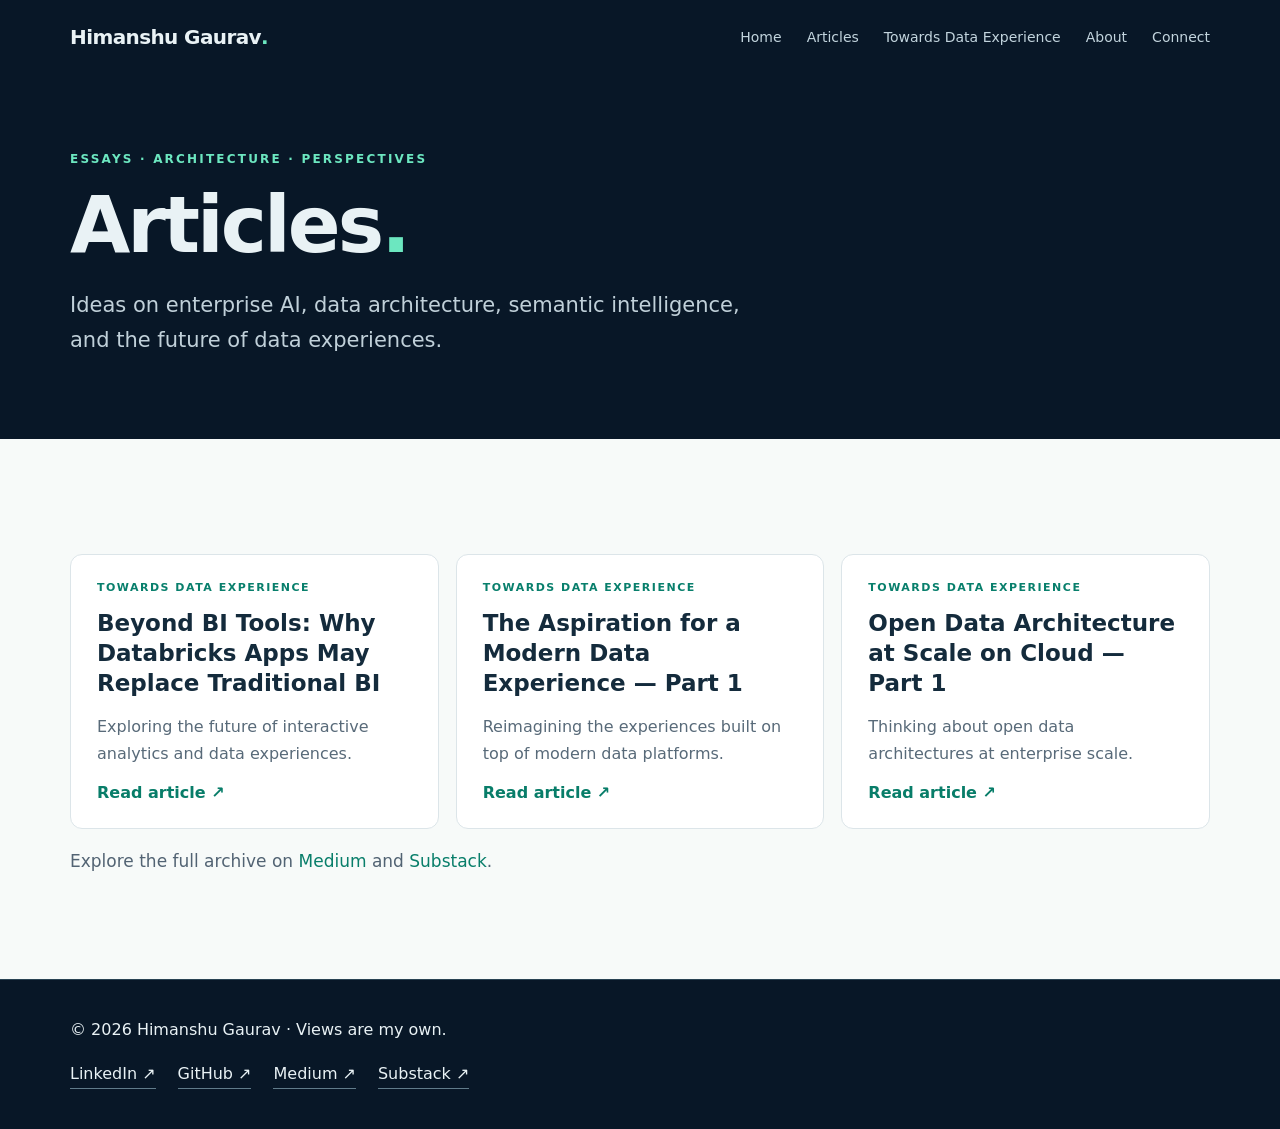
==== articles/index.html @ 42552c74 "Publish articles/index.html page" ====
<!doctype html><html lang="en"><head><meta charset="utf-8"><meta name="viewport" content="width=device-width,initial-scale=1"><meta name="description" content="Selected articles by Himanshu Gaurav on data platforms, AI, and enterprise intelligence."><meta name="theme-color" content="#081727"><title>Articles | Himanshu Gaurav</title><link rel="stylesheet" href="/styles.css"></head><body><div class="container"><nav class="nav"><a class="logo" href="/">Himanshu Gaurav<b>.</b></a><div class="menu"><a href="/">Home</a><a href="/articles/">Articles</a><a href="/publications/">Towards Data Experience</a><a href="/#about">About</a><a href="/#connect">Connect</a></div></nav></div><main><div class="container pagehero"><div class="kicker">Essays · Architecture · Perspectives</div><h1>Articles<span class="accent">.</span></h1><p class="lead">Ideas on enterprise AI, data architecture, semantic intelligence, and the future of data experiences.</p></div><section class="section light"><div class="container"><div class="cards"><a class="article" href="https://medium.com/towards-data-experience/beyond-bi-tools-why-databricks-apps-may-replace-traditional-bi-649136ca0a68" target="_blank" rel="noopener"><div class="tag">Towards Data Experience</div><h3>Beyond BI Tools: Why Databricks Apps May Replace Traditional BI</h3><p>Exploring the future of interactive analytics and data experiences.</p><span class="more">Read article ↗</span></a><a class="article" href="https://medium.com/towards-data-experience/the-aspiration-for-a-modern-data-experience-part-1-3233e179cf0a" target="_blank" rel="noopener"><div class="tag">Towards Data Experience</div><h3>The Aspiration for a Modern Data Experience — Part 1</h3><p>Reimagining the experiences built on top of modern data platforms.</p><span class="more">Read article ↗</span></a><a class="article" href="https://medium.com/towards-data-experience/open-data-architecture-at-scale-on-cloud-part-1-3381b411533f" target="_blank" rel="noopener"><div class="tag">Towards Data Experience</div><h3>Open Data Architecture at Scale on Cloud — Part 1</h3><p>Thinking about open data architectures at enterprise scale.</p><span class="more">Read article ↗</span></a></div><p class="bodycopy">Explore the full archive on <a style="color:#087e6a" href="https://medium.com/towards-data-experience">Medium</a> and <a style="color:#087e6a" href="https://towardsdataexperience.substack.com/">Substack</a>.</p></div></section></main><footer class="foot"><div class="container"><div>© 2026 Himanshu Gaurav · Views are my own.</div><div class="social"><a href="https://www.linkedin.com/in/himanshugaurav21/" target="_blank" rel="noopener">LinkedIn ↗</a><a href="https://github.com/himanshugaurav21" target="_blank" rel="noopener">GitHub ↗</a><a href="https://medium.com/towards-data-experience" target="_blank" rel="noopener">Medium ↗</a><a href="https://towardsdataexperience.substack.com/" target="_blank" rel="noopener">Substack ↗</a></div></div></footer></body></html>
---- styles.css ----
:root{font-family:Inter,ui-sans-serif,system-ui,-apple-system,"Segoe UI",sans-serif;color:#e9f2f5;background:#081727}*{box-sizing:border-box}html{scroll-behavior:smooth}body{margin:0}a{color:inherit;text-decoration:none}a:hover{color:#70ebc6}.container{width:min(1140px,calc(100% - 44px));margin:auto}.nav{display:flex;justify-content:space-between;align-items:center;padding:25px 0;gap:18px}.logo{font-size:20px;font-weight:800;letter-spacing:-.6px}.logo b,.accent{color:#6ce7c0}.menu{display:flex;gap:25px;align-items:center;font-size:14px;color:#c2d4dd}.menu a[aria-current]{color:#6ce7c0}.hero{padding:85px 0 95px;display:grid;grid-template-columns:1.25fr .75fr;gap:55px;align-items:center}.kicker{font-size:12px;font-weight:800;letter-spacing:2.2px;text-transform:uppercase;color:#6ce7c0}.hero h1{font-size:clamp(47px,6.5vw,83px);line-height:1.04;letter-spacing:-3.5px;margin:20px 0}.lead{font-size:21px;line-height:1.65;color:#c0d0d9;max-width:670px}.cta{display:flex;flex-wrap:wrap;gap:12px;margin-top:29px}.btn{padding:13px 19px;border-radius:7px;border:1px solid #67808f;font-size:14px;font-weight:700;display:inline-block}.btn.primary{background:#6ce7c0;border-color:#6ce7c0;color:#092537}.portrait{width:100%;max-width:345px;aspect-ratio:1;border-radius:22px;object-fit:cover;display:block;margin:auto;border:7px solid #244556;box-shadow:30px 30px 0 #102b38}.light{background:#f7faf9;color:#15283a}.section{padding:85px 0}.section h2{font-size:clamp(34px,4.2vw,54px);letter-spacing:-2px;line-height:1.12;margin:16px 0 25px}.two{display:grid;grid-template-columns:1fr 1.4fr;gap:70px}.bodycopy{color:#526373;font-size:17px;line-height:1.8}.bodycopy p:first-child{margin-top:0}.cards{display:grid;grid-template-columns:repeat(3,minmax(0,1fr));gap:17px;margin-top:30px}.card{background:#fff;border:1px solid #dce5e9;border-radius:12px;padding:27px;color:#182b3b}.card h3{font-size:22px;letter-spacing:-.5px;margin:13px 0}.card p{line-height:1.65;color:#536575}.muted{background:#eaf2f1}.tag{font-size:11px;text-transform:uppercase;letter-spacing:1.5px;font-weight:800;color:#087f6c}.timeline{display:grid;gap:15px}.job{border-left:3px solid #0eaa8a;padding:3px 0 6px 20px}.job strong{display:block;font-size:19px}.job span{color:#627485;font-size:14px}.foot{padding:40px 0;border-top:1px solid #294354}.social{display:flex;gap:22px;flex-wrap:wrap;margin-top:25px}.social a{border-bottom:1px solid #607b8a;padding-bottom:5px}.pagehero{padding:78px 0 60px}.pagehero h1{font-size:clamp(45px,7vw,78px);letter-spacing:-3px;line-height:1.07;margin:18px 0}.article{display:block;background:#fff;color:#142b3c;border:1px solid #dce5e9;border-radius:12px;padding:26px}.article h3{font-size:23px;line-height:1.3;margin:15px 0}.article p{color:#586a79;line-height:1.65}.article .more{color:#087d69;font-weight:750}.pubhero{background:#102d3b;border:1px solid #2a5962;border-radius:18px;padding:35px}.pubhero h2{font-size:42px;letter-spacing:-1.5px;margin:15px 0}.pubhero p{color:#c3d3da;line-height:1.75;max-width:750px}.note{font-size:13px;color:#69808d}@media(max-width:760px){.nav{flex-wrap:wrap}.menu{gap:14px;flex-wrap:wrap}.hero,.two{grid-template-columns:1fr;gap:35px}.hero{padding:50px 0 75px}.portrait{max-width:240px;order:-1}.hero h1{letter-spacing:-2px}.cards{grid-template-columns:1fr}.section{padding:62px 0}}
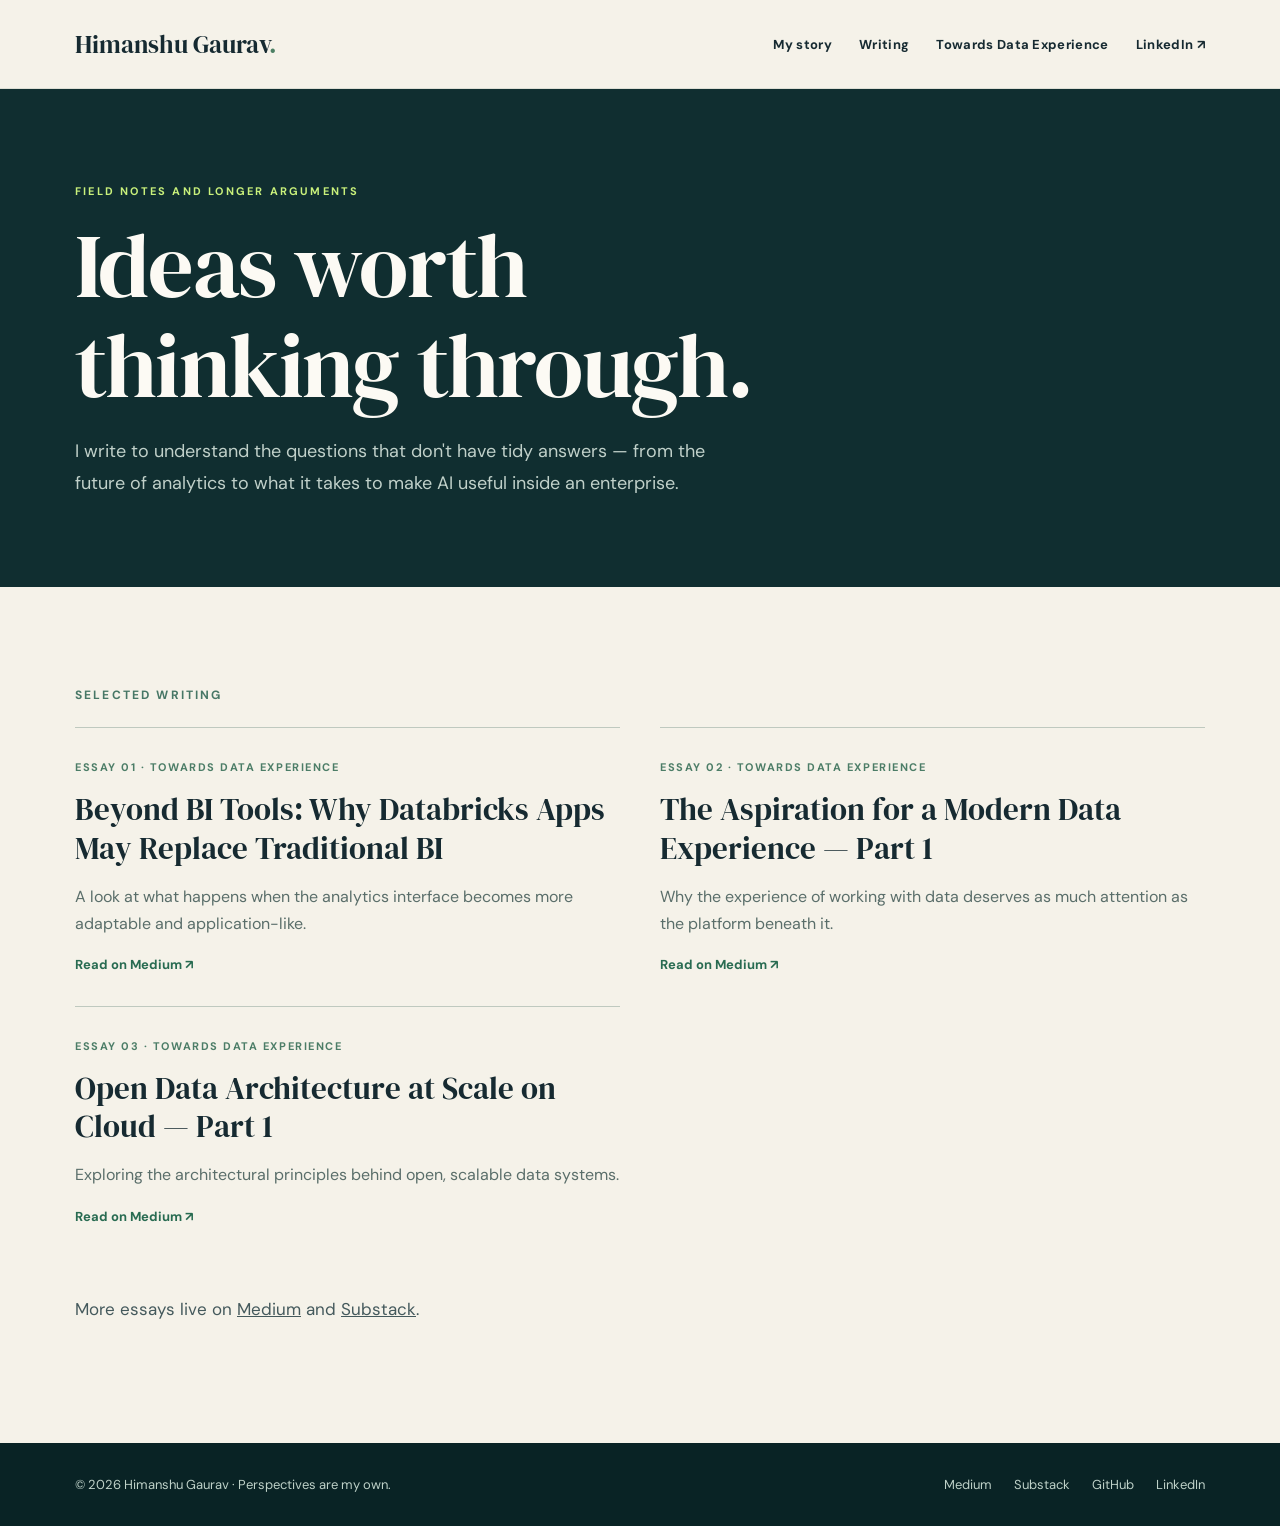
==== commit 0a624d76: "Refine editorial identity and career narrative: articles/index.html" ====
--- a/articles/index.html
+++ b/articles/index.html
@@ -1 +1 @@
-<!doctype html><html lang="en"><head><meta charset="utf-8"><meta name="viewport" content="width=device-width,initial-scale=1"><meta name="description" content="Selected articles by Himanshu Gaurav on data platforms, AI, and enterprise intelligence."><meta name="theme-color" content="#081727"><title>Articles | Himanshu Gaurav</title><link rel="stylesheet" href="/styles.css"></head><body><div class="container"><nav class="nav"><a class="logo" href="/">Himanshu Gaurav<b>.</b></a><div class="menu"><a href="/">Home</a><a href="/articles/">Articles</a><a href="/publications/">Towards Data Experience</a><a href="/#about">About</a><a href="/#connect">Connect</a></div></nav></div><main><div class="container pagehero"><div class="kicker">Essays · Architecture · Perspectives</div><h1>Articles<span class="accent">.</span></h1><p class="lead">Ideas on enterprise AI, data architecture, semantic intelligence, and the future of data experiences.</p></div><section class="section light"><div class="container"><div class="cards"><a class="article" href="https://medium.com/towards-data-experience/beyond-bi-tools-why-databricks-apps-may-replace-traditional-bi-649136ca0a68" target="_blank" rel="noopener"><div class="tag">Towards Data Experience</div><h3>Beyond BI Tools: Why Databricks Apps May Replace Traditional BI</h3><p>Exploring the future of interactive analytics and data experiences.</p><span class="more">Read article ↗</span></a><a class="article" href="https://medium.com/towards-data-experience/the-aspiration-for-a-modern-data-experience-part-1-3233e179cf0a" target="_blank" rel="noopener"><div class="tag">Towards Data Experience</div><h3>The Aspiration for a Modern Data Experience — Part 1</h3><p>Reimagining the experiences built on top of modern data platforms.</p><span class="more">Read article ↗</span></a><a class="article" href="https://medium.com/towards-data-experience/open-data-architecture-at-scale-on-cloud-part-1-3381b411533f" target="_blank" rel="noopener"><div class="tag">Towards Data Experience</div><h3>Open Data Architecture at Scale on Cloud — Part 1</h3><p>Thinking about open data architectures at enterprise scale.</p><span class="more">Read article ↗</span></a></div><p class="bodycopy">Explore the full archive on <a style="color:#087e6a" href="https://medium.com/towards-data-experience">Medium</a> and <a style="color:#087e6a" href="https://towardsdataexperience.substack.com/">Substack</a>.</p></div></section></main><footer class="foot"><div class="container"><div>© 2026 Himanshu Gaurav · Views are my own.</div><div class="social"><a href="https://www.linkedin.com/in/himanshugaurav21/" target="_blank" rel="noopener">LinkedIn ↗</a><a href="https://github.com/himanshugaurav21" target="_blank" rel="noopener">GitHub ↗</a><a href="https://medium.com/towards-data-experience" target="_blank" rel="noopener">Medium ↗</a><a href="https://towardsdataexperience.substack.com/" target="_blank" rel="noopener">Substack ↗</a></div></div></footer></body></html>+<!doctype html><html lang="en"><head><meta charset="utf-8"><meta name="viewport" content="width=device-width,initial-scale=1"><meta name="description" content="Selected essays and perspectives on data architecture, analytics and enterprise AI."><meta name="theme-color" content="#102e30"><link rel="canonical" href="https://himanshugaurav.com/articles/"><meta property="og:title" content="Writing — Himanshu Gaurav"><meta property="og:description" content="Selected essays and perspectives on data architecture, analytics and enterprise AI."><meta property="og:type" content="website"><link rel="stylesheet" href="/styles.css"><title>Writing — Himanshu Gaurav</title></head><body><header class="site-header"><nav class="container nav" aria-label="Main navigation"><a class="logo" href="/">Himanshu Gaurav<span>.</span></a><div class="menu"><a href="/">My story</a><a href="/articles/">Writing</a><a href="/publications/">Towards Data Experience</a><a href="https://www.linkedin.com/in/himanshugaurav21/" target="_blank" rel="noopener noreferrer">LinkedIn ↗</a></div></nav></header><main><section class="page-header"><div class="container"><div class="eyebrow">Field notes and longer arguments</div><h1 class="page-title">Ideas worth<br>thinking through.</h1><p class="page-description">I write to understand the questions that don't have tidy answers — from the future of analytics to what it takes to make AI useful inside an enterprise.</p></div></section><section class="section"><div class="container"><div class="section-kicker">Selected writing</div><div class="article-list"><a class="article-item" href="https://medium.com/towards-data-experience/beyond-bi-tools-why-databricks-apps-may-replace-traditional-bi-649136ca0a68" target="_blank" rel="noopener noreferrer"><div class="meta">Essay 01 · Towards Data Experience</div><h3>Beyond BI Tools: Why Databricks Apps May Replace Traditional BI</h3><p>A look at what happens when the analytics interface becomes more adaptable and application-like.</p><span class="arrow">Read on Medium ↗</span></a><a class="article-item" href="https://medium.com/towards-data-experience/the-aspiration-for-a-modern-data-experience-part-1-3233e179cf0a" target="_blank" rel="noopener noreferrer"><div class="meta">Essay 02 · Towards Data Experience</div><h3>The Aspiration for a Modern Data Experience — Part 1</h3><p>Why the experience of working with data deserves as much attention as the platform beneath it.</p><span class="arrow">Read on Medium ↗</span></a><a class="article-item" href="https://medium.com/towards-data-experience/open-data-architecture-at-scale-on-cloud-part-1-3381b411533f" target="_blank" rel="noopener noreferrer"><div class="meta">Essay 03 · Towards Data Experience</div><h3>Open Data Architecture at Scale on Cloud — Part 1</h3><p>Exploring the architectural principles behind open, scalable data systems.</p><span class="arrow">Read on Medium ↗</span></a></div><p class="prose" style="margin-top:35px">More essays live on <a href="https://medium.com/towards-data-experience"><u>Medium</u></a> and <a href="https://towardsdataexperience.substack.com/"><u>Substack</u></a>.</p></div></section></main><footer class="footer"><div class="container footer-inner"><span>© 2026 Himanshu Gaurav · Perspectives are my own.</span><div class="footer-links"><a href="https://medium.com/towards-data-experience">Medium</a><a href="https://towardsdataexperience.substack.com/">Substack</a><a href="https://github.com/himanshugaurav21">GitHub</a><a href="https://www.linkedin.com/in/himanshugaurav21/">LinkedIn</a></div></div></footer></body></html>
--- a/styles.css
+++ b/styles.css
@@ -1 +1,2 @@
-:root{font-family:Inter,ui-sans-serif,system-ui,-apple-system,"Segoe UI",sans-serif;color:#e9f2f5;background:#081727}*{box-sizing:border-box}html{scroll-behavior:smooth}body{margin:0}a{color:inherit;text-decoration:none}a:hover{color:#70ebc6}.container{width:min(1140px,calc(100% - 44px));margin:auto}.nav{display:flex;justify-content:space-between;align-items:center;padding:25px 0;gap:18px}.logo{font-size:20px;font-weight:800;letter-spacing:-.6px}.logo b,.accent{color:#6ce7c0}.menu{display:flex;gap:25px;align-items:center;font-size:14px;color:#c2d4dd}.menu a[aria-current]{color:#6ce7c0}.hero{padding:85px 0 95px;display:grid;grid-template-columns:1.25fr .75fr;gap:55px;align-items:center}.kicker{font-size:12px;font-weight:800;letter-spacing:2.2px;text-transform:uppercase;color:#6ce7c0}.hero h1{font-size:clamp(47px,6.5vw,83px);line-height:1.04;letter-spacing:-3.5px;margin:20px 0}.lead{font-size:21px;line-height:1.65;color:#c0d0d9;max-width:670px}.cta{display:flex;flex-wrap:wrap;gap:12px;margin-top:29px}.btn{padding:13px 19px;border-radius:7px;border:1px solid #67808f;font-size:14px;font-weight:700;display:inline-block}.btn.primary{background:#6ce7c0;border-color:#6ce7c0;color:#092537}.portrait{width:100%;max-width:345px;aspect-ratio:1;border-radius:22px;object-fit:cover;display:block;margin:auto;border:7px solid #244556;box-shadow:30px 30px 0 #102b38}.light{background:#f7faf9;color:#15283a}.section{padding:85px 0}.section h2{font-size:clamp(34px,4.2vw,54px);letter-spacing:-2px;line-height:1.12;margin:16px 0 25px}.two{display:grid;grid-template-columns:1fr 1.4fr;gap:70px}.bodycopy{color:#526373;font-size:17px;line-height:1.8}.bodycopy p:first-child{margin-top:0}.cards{display:grid;grid-template-columns:repeat(3,minmax(0,1fr));gap:17px;margin-top:30px}.card{background:#fff;border:1px solid #dce5e9;border-radius:12px;padding:27px;color:#182b3b}.card h3{font-size:22px;letter-spacing:-.5px;margin:13px 0}.card p{line-height:1.65;color:#536575}.muted{background:#eaf2f1}.tag{font-size:11px;text-transform:uppercase;letter-spacing:1.5px;font-weight:800;color:#087f6c}.timeline{display:grid;gap:15px}.job{border-left:3px solid #0eaa8a;padding:3px 0 6px 20px}.job strong{display:block;font-size:19px}.job span{color:#627485;font-size:14px}.foot{padding:40px 0;border-top:1px solid #294354}.social{display:flex;gap:22px;flex-wrap:wrap;margin-top:25px}.social a{border-bottom:1px solid #607b8a;padding-bottom:5px}.pagehero{padding:78px 0 60px}.pagehero h1{font-size:clamp(45px,7vw,78px);letter-spacing:-3px;line-height:1.07;margin:18px 0}.article{display:block;background:#fff;color:#142b3c;border:1px solid #dce5e9;border-radius:12px;padding:26px}.article h3{font-size:23px;line-height:1.3;margin:15px 0}.article p{color:#586a79;line-height:1.65}.article .more{color:#087d69;font-weight:750}.pubhero{background:#102d3b;border:1px solid #2a5962;border-radius:18px;padding:35px}.pubhero h2{font-size:42px;letter-spacing:-1.5px;margin:15px 0}.pubhero p{color:#c3d3da;line-height:1.75;max-width:750px}.note{font-size:13px;color:#69808d}@media(max-width:760px){.nav{flex-wrap:wrap}.menu{gap:14px;flex-wrap:wrap}.hero,.two{grid-template-columns:1fr;gap:35px}.hero{padding:50px 0 75px}.portrait{max-width:240px;order:-1}.hero h1{letter-spacing:-2px}.cards{grid-template-columns:1fr}.section{padding:62px 0}}+@import url('https://fonts.googleapis.com/css2?family=DM+Sans:wght@400;500;600;700&family=DM+Serif+Display:ital@0;1&display=swap');
+:root{--ink:#162a31;--muted:#596d70;--cream:#f5f2e9;--paper:#fcfaf4;--forest:#102e30;--lime:#c9f17b;--line:#dcded4;font-family:'DM Sans',sans-serif;color:var(--ink);background:var(--cream)}*{box-sizing:border-box}html{scroll-behavior:smooth}body{margin:0}a{color:inherit;text-decoration:none}a:hover{text-decoration-color:currentColor}img{max-width:100%}.container{width:min(1130px,calc(100% - 48px));margin:auto}.site-header{background:var(--cream);border-bottom:1px solid var(--line)}.nav{min-height:88px;display:flex;align-items:center;justify-content:space-between;gap:24px}.logo{font-family:'DM Serif Display',Georgia,serif;font-size:25px;white-space:nowrap}.logo span{color:#4c8064}.menu{display:flex;gap:27px;flex-wrap:wrap;font-size:13px;font-weight:700;letter-spacing:.025em}.menu a:hover,.menu a[aria-current=page]{color:#2c7660}.eyebrow{font-size:11px;text-transform:uppercase;letter-spacing:.2em;font-weight:700}.intro{background:var(--forest);color:var(--paper);overflow:hidden}.intro-inner{display:grid;grid-template-columns:minmax(0,1.35fr) minmax(280px,.65fr);gap:70px;align-items:center;min-height:630px;padding-top:80px;padding-bottom:80px}.intro .eyebrow{color:var(--lime)}h1,h2,h3,p{margin-top:0}.intro h1{font-family:'DM Serif Display',Georgia,serif;font-size:clamp(56px,6.7vw,94px);line-height:1.03;letter-spacing:-.035em;font-weight:400;margin:25px 0}.intro h1 em{color:var(--lime);font-weight:400}.intro-copy{max-width:580px;font-size:19px;line-height:1.75;color:#c5d6ce}.portrait-wrap{position:relative;margin:auto;width:min(100%,355px);aspect-ratio:1}.portrait-wrap:before{content:"";position:absolute;inset:-17px;border:1px solid #7ca99b;border-radius:50%;opacity:.6}.portrait-wrap:after{content:"";position:absolute;inset:-35px;border:1px dashed #557f73;border-radius:50%;opacity:.6}.portrait{display:block;width:100%;height:100%;border-radius:50%;object-fit:cover;object-position:center 30%;border:8px solid #f0e9d9;position:relative;z-index:1;box-shadow:0 25px 80px #041d1c80}.intro-actions,.actions{display:flex;gap:18px;align-items:center;flex-wrap:wrap;margin-top:31px}.button{display:inline-flex;align-items:center;gap:10px;border-bottom:1px solid currentColor;padding:10px 0;font-size:13px;font-weight:700}.button-solid{border:1px solid var(--lime);padding:14px 20px;background:var(--lime);color:var(--forest)}.section{padding:100px 0}.section-kicker{font-size:12px;letter-spacing:.18em;text-transform:uppercase;font-weight:700;color:#477766;margin-bottom:24px}.section h2,.page-title{font-family:'DM Serif Display',Georgia,serif;font-size:clamp(40px,5vw,69px);line-height:1.12;font-weight:400;letter-spacing:-.02em}.story-grid{display:grid;grid-template-columns:.8fr 1.2fr;gap:95px}.prose{font-size:17px;line-height:1.95;color:#44595c}.prose p{margin-bottom:23px}.story-aside{font-family:'DM Serif Display',Georgia,serif;font-size:28px;line-height:1.45;color:#2d4b46}.journey{background:#e8ece4}.journey-intro{display:flex;align-items:end;justify-content:space-between;gap:30px;margin-bottom:45px}.journey-intro p{max-width:410px;line-height:1.7;color:var(--muted)}.career{display:grid;grid-template-columns:repeat(5,minmax(0,1fr));gap:0;position:relative;padding-top:34px}.career:before{content:"";height:2px;background:#8ba59b;position:absolute;top:7px;left:12px;right:12px}.career-step{position:relative;padding:12px 20px 0 0}.career-step:before{content:"";position:absolute;top:-34px;left:0;width:15px;height:15px;background:var(--forest);border:5px solid #c7e5d3;border-radius:50%;box-sizing:content-box}.career-step .step{font-size:11px;color:#517567;letter-spacing:.12em;font-weight:700}.career-step h3{font-family:'DM Serif Display',Georgia,serif;font-weight:400;font-size:25px;line-height:1.15;margin:15px 0}.career-step p{font-size:13px;line-height:1.7;color:#566d68}.experience-strip{border-top:1px solid #b7c9c0;margin-top:55px;padding-top:25px;font-size:13px;color:#425c54}.experience-strip strong{color:var(--forest)}.feature{background:var(--paper)}.feature-grid{display:grid;grid-template-columns:1fr 1fr;gap:70px;align-items:center}.big-quote{font-family:'DM Serif Display',Georgia,serif;font-size:clamp(30px,3.7vw,51px);line-height:1.25}.big-quote em{color:#44775d}.feature-note{font-size:16px;line-height:1.85;color:var(--muted)}.publication-band{background:var(--forest);color:var(--paper);padding:75px 0}.publication-inner{display:grid;grid-template-columns:190px 1fr;gap:50px;align-items:center}.publication-mark{width:190px;max-height:150px;object-fit:contain}.publication-band h2{font-family:'DM Serif Display',Georgia,serif;font-size:clamp(32px,4vw,53px);font-weight:400;margin:12px 0}.publication-band p{color:#b9cbc4;line-height:1.8}.publication-band .button{color:var(--lime)}.footer{background:#092325;color:#bed1c8;padding:33px 0}.footer-inner{display:flex;justify-content:space-between;gap:20px;align-items:center;flex-wrap:wrap;font-size:13px}.footer-links{display:flex;gap:22px;flex-wrap:wrap}.page-header{padding:95px 0 70px;background:var(--forest);color:var(--paper)}.page-header .eyebrow{color:var(--lime)}.page-title{font-size:clamp(54px,7vw,92px);margin:18px 0}.page-description{max-width:670px;line-height:1.8;color:#c0d0c9;font-size:18px}.article-list{display:grid;grid-template-columns:repeat(2,minmax(0,1fr));gap:0 40px}.article-item{display:block;padding:32px 0;border-top:1px solid #bfc9bf}.article-item .meta{font-size:11px;letter-spacing:.14em;text-transform:uppercase;color:#4c7d67;font-weight:700}.article-item h3{font-family:'DM Serif Display',Georgia,serif;font-size:31px;line-height:1.23;font-weight:400;margin:16px 0}.article-item p{color:#5a6e6a;line-height:1.7}.article-item .arrow{font-size:13px;font-weight:700;color:#286b51}.pub-grid{display:grid;grid-template-columns:230px 1fr;gap:75px;align-items:start}.pub-logo{width:100%;max-height:240px;object-fit:contain}.pub-grid .prose{max-width:700px}.topic-row{display:grid;grid-template-columns:repeat(3,1fr);gap:35px;margin-top:55px}.topic{border-top:2px solid #56796c;padding-top:20px}.topic h3{font-family:'DM Serif Display',Georgia,serif;font-size:26px;font-weight:400}.topic p{font-size:14px;line-height:1.75;color:var(--muted)}@media(max-width:850px){.intro-inner,.story-grid,.feature-grid,.pub-grid{grid-template-columns:1fr;gap:45px}.intro-inner{padding:65px 0}.portrait-wrap{width:min(65vw,300px);grid-row:1}.career{grid-template-columns:1fr;padding-top:0;margin-left:10px;border-left:2px solid #8ba59b}.career:before{display:none}.career-step{padding:0 0 24px 28px}.career-step:before{top:0;left:-13px}.journey-intro{display:block}.publication-inner{grid-template-columns:120px 1fr;gap:25px}.publication-mark{width:120px}}@media(max-width:560px){.nav{padding:20px 0;display:block}.menu{margin-top:15px;gap:17px}.container{width:min(100% - 36px,1130px)}.intro h1{font-size:52px}.intro-copy{font-size:17px}.section{padding:65px 0}.article-list,.topic-row,.publication-inner{grid-template-columns:1fr}.publication-mark{max-width:150px}.page-header{padding:65px 0}.page-title{font-size:54px}}
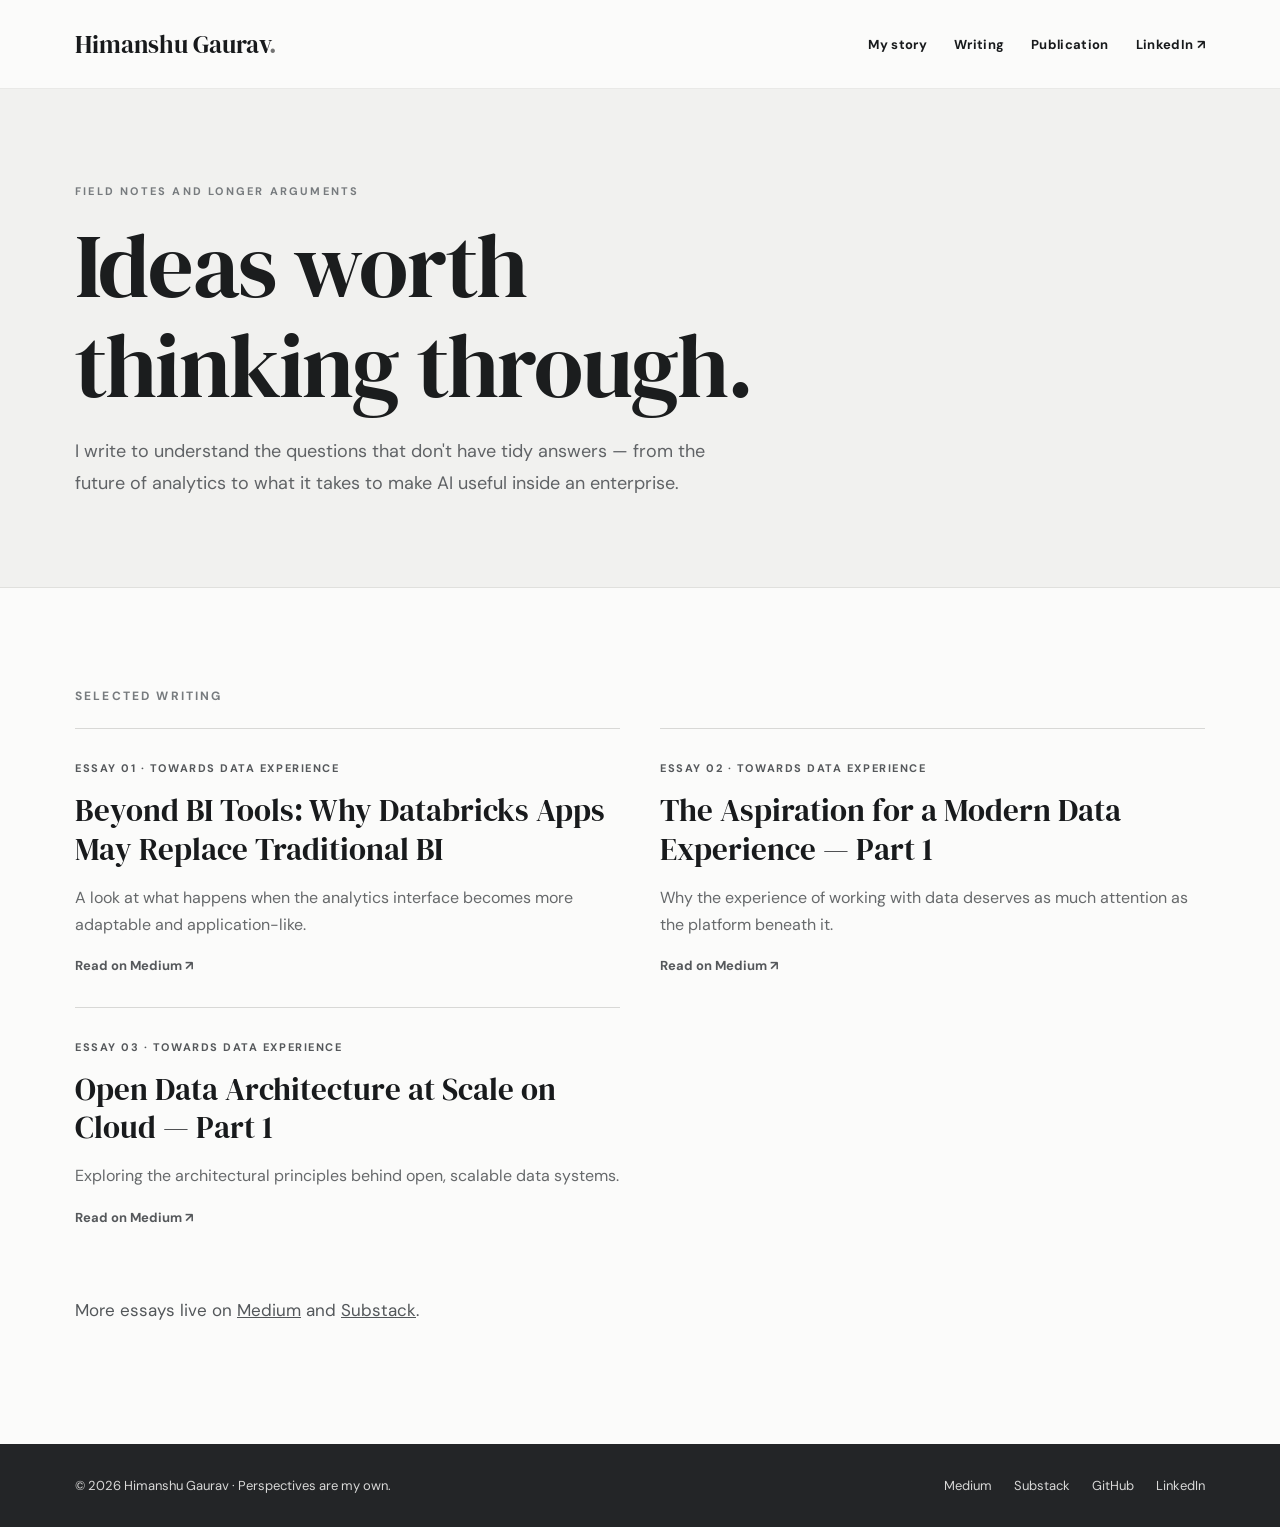
==== commit 43cd17aa: "Rename top navigation item to Publication" ====
--- a/articles/index.html
+++ b/articles/index.html
@@ -1 +1 @@
-<!doctype html><html lang="en"><head><meta charset="utf-8"><meta name="viewport" content="width=device-width,initial-scale=1"><meta name="description" content="Selected essays and perspectives on data architecture, analytics and enterprise AI."><meta name="theme-color" content="#102e30"><link rel="canonical" href="https://himanshugaurav.com/articles/"><meta property="og:title" content="Writing — Himanshu Gaurav"><meta property="og:description" content="Selected essays and perspectives on data architecture, analytics and enterprise AI."><meta property="og:type" content="website"><link rel="stylesheet" href="/styles.css"><title>Writing — Himanshu Gaurav</title></head><body><header class="site-header"><nav class="container nav" aria-label="Main navigation"><a class="logo" href="/">Himanshu Gaurav<span>.</span></a><div class="menu"><a href="/">My story</a><a href="/articles/">Writing</a><a href="/publications/">Towards Data Experience</a><a href="https://www.linkedin.com/in/himanshugaurav21/" target="_blank" rel="noopener noreferrer">LinkedIn ↗</a></div></nav></header><main><section class="page-header"><div class="container"><div class="eyebrow">Field notes and longer arguments</div><h1 class="page-title">Ideas worth<br>thinking through.</h1><p class="page-description">I write to understand the questions that don't have tidy answers — from the future of analytics to what it takes to make AI useful inside an enterprise.</p></div></section><section class="section"><div class="container"><div class="section-kicker">Selected writing</div><div class="article-list"><a class="article-item" href="https://medium.com/towards-data-experience/beyond-bi-tools-why-databricks-apps-may-replace-traditional-bi-649136ca0a68" target="_blank" rel="noopener noreferrer"><div class="meta">Essay 01 · Towards Data Experience</div><h3>Beyond BI Tools: Why Databricks Apps May Replace Traditional BI</h3><p>A look at what happens when the analytics interface becomes more adaptable and application-like.</p><span class="arrow">Read on Medium ↗</span></a><a class="article-item" href="https://medium.com/towards-data-experience/the-aspiration-for-a-modern-data-experience-part-1-3233e179cf0a" target="_blank" rel="noopener noreferrer"><div class="meta">Essay 02 · Towards Data Experience</div><h3>The Aspiration for a Modern Data Experience — Part 1</h3><p>Why the experience of working with data deserves as much attention as the platform beneath it.</p><span class="arrow">Read on Medium ↗</span></a><a class="article-item" href="https://medium.com/towards-data-experience/open-data-architecture-at-scale-on-cloud-part-1-3381b411533f" target="_blank" rel="noopener noreferrer"><div class="meta">Essay 03 · Towards Data Experience</div><h3>Open Data Architecture at Scale on Cloud — Part 1</h3><p>Exploring the architectural principles behind open, scalable data systems.</p><span class="arrow">Read on Medium ↗</span></a></div><p class="prose" style="margin-top:35px">More essays live on <a href="https://medium.com/towards-data-experience"><u>Medium</u></a> and <a href="https://towardsdataexperience.substack.com/"><u>Substack</u></a>.</p></div></section></main><footer class="footer"><div class="container footer-inner"><span>© 2026 Himanshu Gaurav · Perspectives are my own.</span><div class="footer-links"><a href="https://medium.com/towards-data-experience">Medium</a><a href="https://towardsdataexperience.substack.com/">Substack</a><a href="https://github.com/himanshugaurav21">GitHub</a><a href="https://www.linkedin.com/in/himanshugaurav21/">LinkedIn</a></div></div></footer></body></html>+<!doctype html><html lang="en"><head><meta charset="utf-8"><meta name="viewport" content="width=device-width,initial-scale=1"><meta name="description" content="Selected essays and perspectives on data architecture, analytics and enterprise AI."><meta name="theme-color" content="#f8f8f6"><link rel="canonical" href="https://himanshugaurav.com/articles/"><meta property="og:title" content="Writing — Himanshu Gaurav"><meta property="og:description" content="Selected essays and perspectives on data architecture, analytics and enterprise AI."><meta property="og:type" content="website"><link rel="stylesheet" href="/styles.css"><title>Writing — Himanshu Gaurav</title></head><body><header class="site-header"><nav class="container nav" aria-label="Main navigation"><a class="logo" href="/">Himanshu Gaurav<span>.</span></a><div class="menu"><a href="/">My story</a><a href="/articles/">Writing</a><a href="/publications/">Publication</a><a href="https://www.linkedin.com/in/himanshugaurav21/" target="_blank" rel="noopener noreferrer">LinkedIn ↗</a></div></nav></header><main><section class="page-header"><div class="container"><div class="eyebrow">Field notes and longer arguments</div><h1 class="page-title">Ideas worth<br>thinking through.</h1><p class="page-description">I write to understand the questions that don't have tidy answers — from the future of analytics to what it takes to make AI useful inside an enterprise.</p></div></section><section class="section"><div class="container"><div class="section-kicker">Selected writing</div><div class="article-list"><a class="article-item" href="https://medium.com/towards-data-experience/beyond-bi-tools-why-databricks-apps-may-replace-traditional-bi-649136ca0a68" target="_blank" rel="noopener noreferrer"><div class="meta">Essay 01 · Towards Data Experience</div><h3>Beyond BI Tools: Why Databricks Apps May Replace Traditional BI</h3><p>A look at what happens when the analytics interface becomes more adaptable and application-like.</p><span class="arrow">Read on Medium ↗</span></a><a class="article-item" href="https://medium.com/towards-data-experience/the-aspiration-for-a-modern-data-experience-part-1-3233e179cf0a" target="_blank" rel="noopener noreferrer"><div class="meta">Essay 02 · Towards Data Experience</div><h3>The Aspiration for a Modern Data Experience — Part 1</h3><p>Why the experience of working with data deserves as much attention as the platform beneath it.</p><span class="arrow">Read on Medium ↗</span></a><a class="article-item" href="https://medium.com/towards-data-experience/open-data-architecture-at-scale-on-cloud-part-1-3381b411533f" target="_blank" rel="noopener noreferrer"><div class="meta">Essay 03 · Towards Data Experience</div><h3>Open Data Architecture at Scale on Cloud — Part 1</h3><p>Exploring the architectural principles behind open, scalable data systems.</p><span class="arrow">Read on Medium ↗</span></a></div><p class="prose" style="margin-top:35px">More essays live on <a href="https://medium.com/towards-data-experience"><u>Medium</u></a> and <a href="https://towardsdataexperience.substack.com/"><u>Substack</u></a>.</p></div></section></main><footer class="footer"><div class="container footer-inner"><span>© 2026 Himanshu Gaurav · Perspectives are my own.</span><div class="footer-links"><a href="https://medium.com/towards-data-experience">Medium</a><a href="https://towardsdataexperience.substack.com/">Substack</a><a href="https://github.com/himanshugaurav21">GitHub</a><a href="https://www.linkedin.com/in/himanshugaurav21/">LinkedIn</a></div></div></footer></body></html>
--- a/styles.css
+++ b/styles.css
@@ -1,2 +1,46 @@
 @import url('https://fonts.googleapis.com/css2?family=DM+Sans:wght@400;500;600;700&family=DM+Serif+Display:ital@0;1&display=swap');
-:root{--ink:#162a31;--muted:#596d70;--cream:#f5f2e9;--paper:#fcfaf4;--forest:#102e30;--lime:#c9f17b;--line:#dcded4;font-family:'DM Sans',sans-serif;color:var(--ink);background:var(--cream)}*{box-sizing:border-box}html{scroll-behavior:smooth}body{margin:0}a{color:inherit;text-decoration:none}a:hover{text-decoration-color:currentColor}img{max-width:100%}.container{width:min(1130px,calc(100% - 48px));margin:auto}.site-header{background:var(--cream);border-bottom:1px solid var(--line)}.nav{min-height:88px;display:flex;align-items:center;justify-content:space-between;gap:24px}.logo{font-family:'DM Serif Display',Georgia,serif;font-size:25px;white-space:nowrap}.logo span{color:#4c8064}.menu{display:flex;gap:27px;flex-wrap:wrap;font-size:13px;font-weight:700;letter-spacing:.025em}.menu a:hover,.menu a[aria-current=page]{color:#2c7660}.eyebrow{font-size:11px;text-transform:uppercase;letter-spacing:.2em;font-weight:700}.intro{background:var(--forest);color:var(--paper);overflow:hidden}.intro-inner{display:grid;grid-template-columns:minmax(0,1.35fr) minmax(280px,.65fr);gap:70px;align-items:center;min-height:630px;padding-top:80px;padding-bottom:80px}.intro .eyebrow{color:var(--lime)}h1,h2,h3,p{margin-top:0}.intro h1{font-family:'DM Serif Display',Georgia,serif;font-size:clamp(56px,6.7vw,94px);line-height:1.03;letter-spacing:-.035em;font-weight:400;margin:25px 0}.intro h1 em{color:var(--lime);font-weight:400}.intro-copy{max-width:580px;font-size:19px;line-height:1.75;color:#c5d6ce}.portrait-wrap{position:relative;margin:auto;width:min(100%,355px);aspect-ratio:1}.portrait-wrap:before{content:"";position:absolute;inset:-17px;border:1px solid #7ca99b;border-radius:50%;opacity:.6}.portrait-wrap:after{content:"";position:absolute;inset:-35px;border:1px dashed #557f73;border-radius:50%;opacity:.6}.portrait{display:block;width:100%;height:100%;border-radius:50%;object-fit:cover;object-position:center 30%;border:8px solid #f0e9d9;position:relative;z-index:1;box-shadow:0 25px 80px #041d1c80}.intro-actions,.actions{display:flex;gap:18px;align-items:center;flex-wrap:wrap;margin-top:31px}.button{display:inline-flex;align-items:center;gap:10px;border-bottom:1px solid currentColor;padding:10px 0;font-size:13px;font-weight:700}.button-solid{border:1px solid var(--lime);padding:14px 20px;background:var(--lime);color:var(--forest)}.section{padding:100px 0}.section-kicker{font-size:12px;letter-spacing:.18em;text-transform:uppercase;font-weight:700;color:#477766;margin-bottom:24px}.section h2,.page-title{font-family:'DM Serif Display',Georgia,serif;font-size:clamp(40px,5vw,69px);line-height:1.12;font-weight:400;letter-spacing:-.02em}.story-grid{display:grid;grid-template-columns:.8fr 1.2fr;gap:95px}.prose{font-size:17px;line-height:1.95;color:#44595c}.prose p{margin-bottom:23px}.story-aside{font-family:'DM Serif Display',Georgia,serif;font-size:28px;line-height:1.45;color:#2d4b46}.journey{background:#e8ece4}.journey-intro{display:flex;align-items:end;justify-content:space-between;gap:30px;margin-bottom:45px}.journey-intro p{max-width:410px;line-height:1.7;color:var(--muted)}.career{display:grid;grid-template-columns:repeat(5,minmax(0,1fr));gap:0;position:relative;padding-top:34px}.career:before{content:"";height:2px;background:#8ba59b;position:absolute;top:7px;left:12px;right:12px}.career-step{position:relative;padding:12px 20px 0 0}.career-step:before{content:"";position:absolute;top:-34px;left:0;width:15px;height:15px;background:var(--forest);border:5px solid #c7e5d3;border-radius:50%;box-sizing:content-box}.career-step .step{font-size:11px;color:#517567;letter-spacing:.12em;font-weight:700}.career-step h3{font-family:'DM Serif Display',Georgia,serif;font-weight:400;font-size:25px;line-height:1.15;margin:15px 0}.career-step p{font-size:13px;line-height:1.7;color:#566d68}.experience-strip{border-top:1px solid #b7c9c0;margin-top:55px;padding-top:25px;font-size:13px;color:#425c54}.experience-strip strong{color:var(--forest)}.feature{background:var(--paper)}.feature-grid{display:grid;grid-template-columns:1fr 1fr;gap:70px;align-items:center}.big-quote{font-family:'DM Serif Display',Georgia,serif;font-size:clamp(30px,3.7vw,51px);line-height:1.25}.big-quote em{color:#44775d}.feature-note{font-size:16px;line-height:1.85;color:var(--muted)}.publication-band{background:var(--forest);color:var(--paper);padding:75px 0}.publication-inner{display:grid;grid-template-columns:190px 1fr;gap:50px;align-items:center}.publication-mark{width:190px;max-height:150px;object-fit:contain}.publication-band h2{font-family:'DM Serif Display',Georgia,serif;font-size:clamp(32px,4vw,53px);font-weight:400;margin:12px 0}.publication-band p{color:#b9cbc4;line-height:1.8}.publication-band .button{color:var(--lime)}.footer{background:#092325;color:#bed1c8;padding:33px 0}.footer-inner{display:flex;justify-content:space-between;gap:20px;align-items:center;flex-wrap:wrap;font-size:13px}.footer-links{display:flex;gap:22px;flex-wrap:wrap}.page-header{padding:95px 0 70px;background:var(--forest);color:var(--paper)}.page-header .eyebrow{color:var(--lime)}.page-title{font-size:clamp(54px,7vw,92px);margin:18px 0}.page-description{max-width:670px;line-height:1.8;color:#c0d0c9;font-size:18px}.article-list{display:grid;grid-template-columns:repeat(2,minmax(0,1fr));gap:0 40px}.article-item{display:block;padding:32px 0;border-top:1px solid #bfc9bf}.article-item .meta{font-size:11px;letter-spacing:.14em;text-transform:uppercase;color:#4c7d67;font-weight:700}.article-item h3{font-family:'DM Serif Display',Georgia,serif;font-size:31px;line-height:1.23;font-weight:400;margin:16px 0}.article-item p{color:#5a6e6a;line-height:1.7}.article-item .arrow{font-size:13px;font-weight:700;color:#286b51}.pub-grid{display:grid;grid-template-columns:230px 1fr;gap:75px;align-items:start}.pub-logo{width:100%;max-height:240px;object-fit:contain}.pub-grid .prose{max-width:700px}.topic-row{display:grid;grid-template-columns:repeat(3,1fr);gap:35px;margin-top:55px}.topic{border-top:2px solid #56796c;padding-top:20px}.topic h3{font-family:'DM Serif Display',Georgia,serif;font-size:26px;font-weight:400}.topic p{font-size:14px;line-height:1.75;color:var(--muted)}@media(max-width:850px){.intro-inner,.story-grid,.feature-grid,.pub-grid{grid-template-columns:1fr;gap:45px}.intro-inner{padding:65px 0}.portrait-wrap{width:min(65vw,300px);grid-row:1}.career{grid-template-columns:1fr;padding-top:0;margin-left:10px;border-left:2px solid #8ba59b}.career:before{display:none}.career-step{padding:0 0 24px 28px}.career-step:before{top:0;left:-13px}.journey-intro{display:block}.publication-inner{grid-template-columns:120px 1fr;gap:25px}.publication-mark{width:120px}}@media(max-width:560px){.nav{padding:20px 0;display:block}.menu{margin-top:15px;gap:17px}.container{width:min(100% - 36px,1130px)}.intro h1{font-size:52px}.intro-copy{font-size:17px}.section{padding:65px 0}.article-list,.topic-row,.publication-inner{grid-template-columns:1fr}.publication-mark{max-width:150px}.page-header{padding:65px 0}.page-title{font-size:54px}}+:root{--ink:#162a31;--muted:#596d70;--cream:#f5f2e9;--paper:#fcfaf4;--forest:#102e30;--lime:#c9f17b;--line:#dcded4;font-family:'DM Sans',sans-serif;color:var(--ink);background:var(--cream)}*{box-sizing:border-box}html{scroll-behavior:smooth}body{margin:0}a{color:inherit;text-decoration:none}a:hover{text-decoration-color:currentColor}img{max-width:100%}.container{width:min(1130px,calc(100% - 48px));margin:auto}.site-header{background:var(--cream);border-bottom:1px solid var(--line)}.nav{min-height:88px;display:flex;align-items:center;justify-content:space-between;gap:24px}.logo{font-family:'DM Serif Display',Georgia,serif;font-size:25px;white-space:nowrap}.logo span{color:#4c8064}.menu{display:flex;gap:27px;flex-wrap:wrap;font-size:13px;font-weight:700;letter-spacing:.025em}.menu a:hover,.menu a[aria-current=page]{color:#2c7660}.eyebrow{font-size:11px;text-transform:uppercase;letter-spacing:.2em;font-weight:700}.intro{background:var(--forest);color:var(--paper);overflow:hidden}.intro-inner{display:grid;grid-template-columns:minmax(0,1.35fr) minmax(280px,.65fr);gap:70px;align-items:center;min-height:630px;padding-top:80px;padding-bottom:80px}.intro .eyebrow{color:var(--lime)}h1,h2,h3,p{margin-top:0}.intro h1{font-family:'DM Serif Display',Georgia,serif;font-size:clamp(56px,6.7vw,94px);line-height:1.03;letter-spacing:-.035em;font-weight:400;margin:25px 0}.intro h1 em{color:var(--lime);font-weight:400}.intro-copy{max-width:580px;font-size:19px;line-height:1.75;color:#c5d6ce}.portrait-wrap{position:relative;margin:auto;width:min(100%,355px);aspect-ratio:1}.portrait-wrap:before{content:"";position:absolute;inset:-17px;border:1px solid #7ca99b;border-radius:50%;opacity:.6}.portrait-wrap:after{content:"";position:absolute;inset:-35px;border:1px dashed #557f73;border-radius:50%;opacity:.6}.portrait{display:block;width:100%;height:100%;border-radius:50%;object-fit:cover;object-position:center 30%;border:8px solid #f0e9d9;position:relative;z-index:1;box-shadow:0 25px 80px #041d1c80}.intro-actions,.actions{display:flex;gap:18px;align-items:center;flex-wrap:wrap;margin-top:31px}.button{display:inline-flex;align-items:center;gap:10px;border-bottom:1px solid currentColor;padding:10px 0;font-size:13px;font-weight:700}.button-solid{border:1px solid var(--lime);padding:14px 20px;background:var(--lime);color:var(--forest)}.section{padding:100px 0}.section-kicker{font-size:12px;letter-spacing:.18em;text-transform:uppercase;font-weight:700;color:#477766;margin-bottom:24px}.section h2,.page-title{font-family:'DM Serif Display',Georgia,serif;font-size:clamp(40px,5vw,69px);line-height:1.12;font-weight:400;letter-spacing:-.02em}.story-grid{display:grid;grid-template-columns:.8fr 1.2fr;gap:95px}.prose{font-size:17px;line-height:1.95;color:#44595c}.prose p{margin-bottom:23px}.story-aside{font-family:'DM Serif Display',Georgia,serif;font-size:28px;line-height:1.45;color:#2d4b46}.journey{background:#e8ece4}.journey-intro{display:flex;align-items:end;justify-content:space-between;gap:30px;margin-bottom:45px}.journey-intro p{max-width:410px;line-height:1.7;color:var(--muted)}.career{display:grid;grid-template-columns:repeat(5,minmax(0,1fr));gap:0;position:relative;padding-top:34px}.career:before{content:"";height:2px;background:#8ba59b;position:absolute;top:7px;left:12px;right:12px}.career-step{position:relative;padding:12px 20px 0 0}.career-step:before{content:"";position:absolute;top:-34px;left:0;width:15px;height:15px;background:var(--forest);border:5px solid #c7e5d3;border-radius:50%;box-sizing:content-box}.career-step .step{font-size:11px;color:#517567;letter-spacing:.12em;font-weight:700}.career-step h3{font-family:'DM Serif Display',Georgia,serif;font-weight:400;font-size:25px;line-height:1.15;margin:15px 0}.career-step p{font-size:13px;line-height:1.7;color:#566d68}.experience-strip{border-top:1px solid #b7c9c0;margin-top:55px;padding-top:25px;font-size:13px;color:#425c54}.experience-strip strong{color:var(--forest)}.feature{background:var(--paper)}.feature-grid{display:grid;grid-template-columns:1fr 1fr;gap:70px;align-items:center}.big-quote{font-family:'DM Serif Display',Georgia,serif;font-size:clamp(30px,3.7vw,51px);line-height:1.25}.big-quote em{color:#44775d}.feature-note{font-size:16px;line-height:1.85;color:var(--muted)}.publication-band{background:var(--forest);color:var(--paper);padding:75px 0}.publication-inner{display:grid;grid-template-columns:190px 1fr;gap:50px;align-items:center}.publication-mark{width:190px;max-height:150px;object-fit:contain}.publication-band h2{font-family:'DM Serif Display',Georgia,serif;font-size:clamp(32px,4vw,53px);font-weight:400;margin:12px 0}.publication-band p{color:#b9cbc4;line-height:1.8}.publication-band .button{color:var(--lime)}.footer{background:#092325;color:#bed1c8;padding:33px 0}.footer-inner{display:flex;justify-content:space-between;gap:20px;align-items:center;flex-wrap:wrap;font-size:13px}.footer-links{display:flex;gap:22px;flex-wrap:wrap}.page-header{padding:95px 0 70px;background:var(--forest);color:var(--paper)}.page-header .eyebrow{color:var(--lime)}.page-title{font-size:clamp(54px,7vw,92px);margin:18px 0}.page-description{max-width:670px;line-height:1.8;color:#c0d0c9;font-size:18px}.article-list{display:grid;grid-template-columns:repeat(2,minmax(0,1fr));gap:0 40px}.article-item{display:block;padding:32px 0;border-top:1px solid #bfc9bf}.article-item .meta{font-size:11px;letter-spacing:.14em;text-transform:uppercase;color:#4c7d67;font-weight:700}.article-item h3{font-family:'DM Serif Display',Georgia,serif;font-size:31px;line-height:1.23;font-weight:400;margin:16px 0}.article-item p{color:#5a6e6a;line-height:1.7}.article-item .arrow{font-size:13px;font-weight:700;color:#286b51}.pub-grid{display:grid;grid-template-columns:230px 1fr;gap:75px;align-items:start}.pub-logo{width:100%;max-height:240px;object-fit:contain}.pub-grid .prose{max-width:700px}.topic-row{display:grid;grid-template-columns:repeat(3,1fr);gap:35px;margin-top:55px}.topic{border-top:2px solid #56796c;padding-top:20px}.topic h3{font-family:'DM Serif Display',Georgia,serif;font-size:26px;font-weight:400}.topic p{font-size:14px;line-height:1.75;color:var(--muted)}@media(max-width:850px){.intro-inner,.story-grid,.feature-grid,.pub-grid{grid-template-columns:1fr;gap:45px}.intro-inner{padding:65px 0}.portrait-wrap{width:min(65vw,300px);grid-row:1}.career{grid-template-columns:1fr;padding-top:0;margin-left:10px;border-left:2px solid #8ba59b}.career:before{display:none}.career-step{padding:0 0 24px 28px}.career-step:before{top:0;left:-13px}.journey-intro{display:block}.publication-inner{grid-template-columns:120px 1fr;gap:25px}.publication-mark{width:120px}}@media(max-width:560px){.nav{padding:20px 0;display:block}.menu{margin-top:15px;gap:17px}.container{width:min(100% - 36px,1130px)}.intro h1{font-size:52px}.intro-copy{font-size:17px}.section{padding:65px 0}.article-list,.topic-row,.publication-inner{grid-template-columns:1fr}.publication-mark{max-width:150px}.page-header{padding:65px 0}.page-title{font-size:54px}}
+
+/* Editorial light theme — inspired by monochrome portrait-led portfolios */
+:root{--ink:#181a1c;--muted:#66696c;--cream:#fbfbfa;--paper:#fff;--forest:#f1f1ef;--lime:#242628;--accent:#55595d;--line:#e3e3e0;color:var(--ink);background:var(--cream)}
+body{background:#fbfbfa}
+.site-header{background:#fbfbfa;border-bottom:1px solid #e9e9e7}
+.logo span{color:#747474}
+.menu a:hover,.menu a[aria-current=page]{color:#000}
+.intro{background:linear-gradient(125deg,#f8f8f7 0%,#eeeeec 100%);color:#17191a}
+.intro .eyebrow{color:#6a6d70}
+.intro h1{font-family:'DM Sans',sans-serif;font-weight:700;letter-spacing:-.065em;line-height:1.05;font-size:clamp(54px,6.6vw,91px)}
+.intro h1 em{color:#707375;font-style:normal}
+.intro-copy{color:#53585b}
+.intro-inner{min-height:660px}
+.portrait-wrap:before{border:1px solid #a6a8a7}
+.portrait-wrap:after{border:1px dashed #c3c4c1}
+.portrait{border:8px solid #fff;box-shadow:0 24px 70px #00000026;object-fit:cover;object-position:center 30%}
+.button-solid{background:#222426;color:#fff;border-color:#222426}
+.button-solid:hover{background:#414446;color:#fff}
+.section-kicker{color:#777b7e}
+.story-aside{color:#414448}
+.prose{color:#53575a}
+.journey{background:#f1f1f0}
+.journey-intro p,.career-step p,.feature-note{color:#64686b}
+.career:before{background:#bcbfbd}
+.career-step:before{background:#3d4042;border-color:#dedfdd}
+.career-step .step{color:#777b7e}
+.experience-strip{border-color:#d3d4d2;color:#575b5e}
+.experience-strip strong{color:#232527}
+.feature{background:#fff}
+.big-quote em{color:#777b7e}
+.publication-band{background:#ececea;color:#202224;border-top:1px solid #dededb}
+.publication-band p{color:#66696b}
+.publication-band .button{color:#26282a}
+.publication-band .eyebrow{color:#777b7e!important}
+.publication-mark,.pub-logo{filter:grayscale(1) contrast(1.12);mix-blend-mode:multiply}
+.footer{background:#232527;color:#d8d8d7}
+.page-header{background:#f1f1ef;color:#1b1d1e;border-bottom:1px solid #e0e0dd}
+.page-header .eyebrow{color:#777b7e}
+.page-description{color:#606366}
+.article-item{border-color:#d8d8d6}
+.article-item .meta,.article-item .arrow{color:#55585b}
+.article-item p,.topic p{color:#66696b}
+.topic{border-color:#8c8e8d}
+@media(max-width:850px){.intro-inner{min-height:auto}}
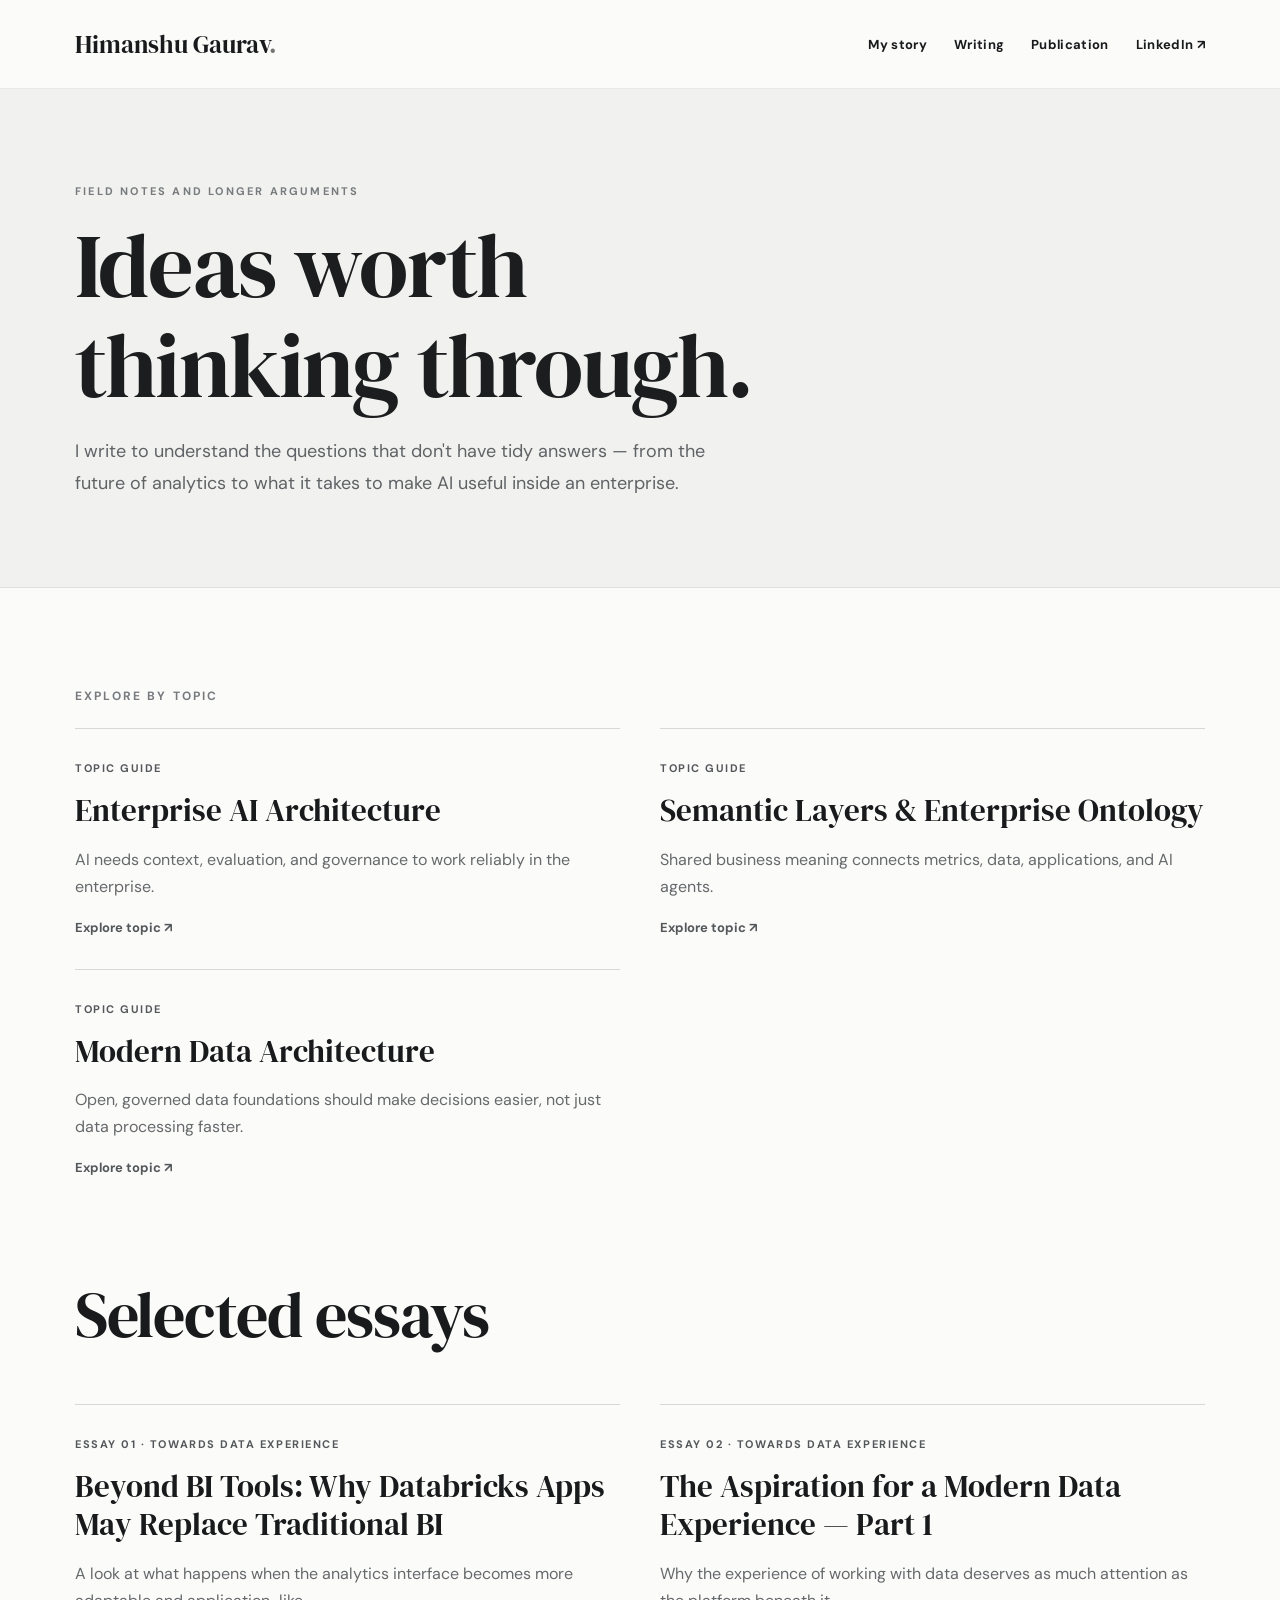
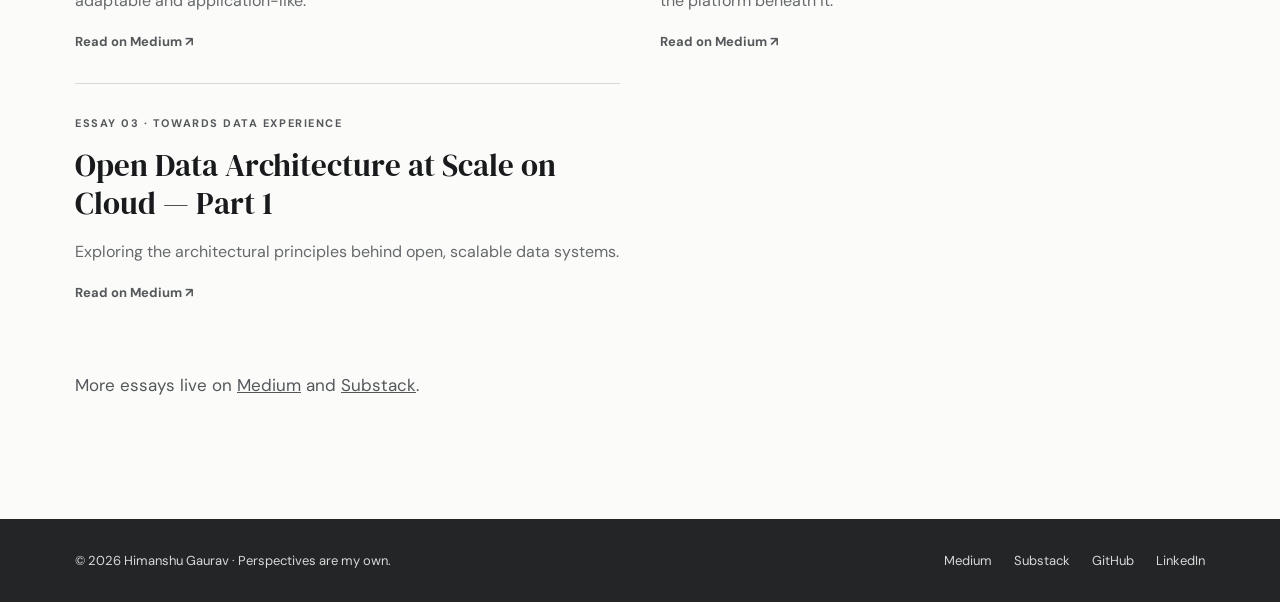
==== commit 5b9115f7: "Implement page SEO metadata and structured data" ====
--- a/articles/index.html
+++ b/articles/index.html
@@ -1 +1 @@
-<!doctype html><html lang="en"><head><meta charset="utf-8"><meta name="viewport" content="width=device-width,initial-scale=1"><meta name="description" content="Selected essays and perspectives on data architecture, analytics and enterprise AI."><meta name="theme-color" content="#f8f8f6"><link rel="canonical" href="https://himanshugaurav.com/articles/"><meta property="og:title" content="Writing — Himanshu Gaurav"><meta property="og:description" content="Selected essays and perspectives on data architecture, analytics and enterprise AI."><meta property="og:type" content="website"><link rel="stylesheet" href="/styles.css"><title>Writing — Himanshu Gaurav</title></head><body><header class="site-header"><nav class="container nav" aria-label="Main navigation"><a class="logo" href="/">Himanshu Gaurav<span>.</span></a><div class="menu"><a href="/">My story</a><a href="/articles/">Writing</a><a href="/publications/">Publication</a><a href="https://www.linkedin.com/in/himanshugaurav21/" target="_blank" rel="noopener noreferrer">LinkedIn ↗</a></div></nav></header><main><section class="page-header"><div class="container"><div class="eyebrow">Field notes and longer arguments</div><h1 class="page-title">Ideas worth<br>thinking through.</h1><p class="page-description">I write to understand the questions that don't have tidy answers — from the future of analytics to what it takes to make AI useful inside an enterprise.</p></div></section><section class="section"><div class="container"><div class="section-kicker">Selected writing</div><div class="article-list"><a class="article-item" href="https://medium.com/towards-data-experience/beyond-bi-tools-why-databricks-apps-may-replace-traditional-bi-649136ca0a68" target="_blank" rel="noopener noreferrer"><div class="meta">Essay 01 · Towards Data Experience</div><h3>Beyond BI Tools: Why Databricks Apps May Replace Traditional BI</h3><p>A look at what happens when the analytics interface becomes more adaptable and application-like.</p><span class="arrow">Read on Medium ↗</span></a><a class="article-item" href="https://medium.com/towards-data-experience/the-aspiration-for-a-modern-data-experience-part-1-3233e179cf0a" target="_blank" rel="noopener noreferrer"><div class="meta">Essay 02 · Towards Data Experience</div><h3>The Aspiration for a Modern Data Experience — Part 1</h3><p>Why the experience of working with data deserves as much attention as the platform beneath it.</p><span class="arrow">Read on Medium ↗</span></a><a class="article-item" href="https://medium.com/towards-data-experience/open-data-architecture-at-scale-on-cloud-part-1-3381b411533f" target="_blank" rel="noopener noreferrer"><div class="meta">Essay 03 · Towards Data Experience</div><h3>Open Data Architecture at Scale on Cloud — Part 1</h3><p>Exploring the architectural principles behind open, scalable data systems.</p><span class="arrow">Read on Medium ↗</span></a></div><p class="prose" style="margin-top:35px">More essays live on <a href="https://medium.com/towards-data-experience"><u>Medium</u></a> and <a href="https://towardsdataexperience.substack.com/"><u>Substack</u></a>.</p></div></section></main><footer class="footer"><div class="container footer-inner"><span>© 2026 Himanshu Gaurav · Perspectives are my own.</span><div class="footer-links"><a href="https://medium.com/towards-data-experience">Medium</a><a href="https://towardsdataexperience.substack.com/">Substack</a><a href="https://github.com/himanshugaurav21">GitHub</a><a href="https://www.linkedin.com/in/himanshugaurav21/">LinkedIn</a></div></div></footer></body></html>+<!doctype html><html lang="en"><head><meta charset="utf-8"><meta name="viewport" content="width=device-width,initial-scale=1"><meta name="description" content="Essays and topic guides on enterprise AI architecture, semantic intelligence, modern data platforms, and the future of data experiences."><meta name="theme-color" content="#f8f8f6"><link rel="canonical" href="https://himanshugaurav.com/articles/"><meta property="og:title" content="Enterprise AI & Data Architecture Writing | Himanshu Gaurav"><meta property="og:description" content="Essays and topic guides on enterprise AI architecture, semantic intelligence, modern data platforms, and the future of data experiences."><meta property="og:type" content="website"><link rel="stylesheet" href="/styles.css"><title>Enterprise AI & Data Architecture Writing | Himanshu Gaurav</title><meta property="og:site_name" content="Himanshu Gaurav"><meta property="og:url" content="https://himanshugaurav.com/articles/"><meta property="og:image" content="https://himanshugaurav.com/Himanshu_Pic.jpeg"><meta property="og:image:alt" content="Portrait of Himanshu Gaurav"><meta name="twitter:card" content="summary"><meta name="twitter:title" content="Enterprise AI & Data Architecture Writing | Himanshu Gaurav"><meta name="twitter:description" content="Essays and topic guides on enterprise AI architecture, semantic intelligence, modern data platforms, and the future of data experiences."><meta name="twitter:image" content="https://himanshugaurav.com/Himanshu_Pic.jpeg"><script type="application/ld+json">{"@context":"https://schema.org","@type":"CollectionPage","name":"Writing by Himanshu Gaurav","url":"https://himanshugaurav.com/articles/","author":{"@id":"https://himanshugaurav.com/#person"}}</script></head><body><header class="site-header"><nav class="container nav" aria-label="Main navigation"><a class="logo" href="/">Himanshu Gaurav<span>.</span></a><div class="menu"><a href="/">My story</a><a href="/articles/">Writing</a><a href="/publications/">Publication</a><a href="https://www.linkedin.com/in/himanshugaurav21/" target="_blank" rel="noopener noreferrer">LinkedIn ↗</a></div></nav></header><main><section class="page-header"><div class="container"><div class="eyebrow">Field notes and longer arguments</div><h1 class="page-title">Ideas worth<br>thinking through.</h1><p class="page-description">I write to understand the questions that don't have tidy answers — from the future of analytics to what it takes to make AI useful inside an enterprise.</p></div></section><section class="section"><div class="container"><div class="section-kicker">Explore by topic</div><div class="article-list"><a class="article-item" href="/topics/enterprise-ai/"><div class="meta">Topic guide</div><h3>Enterprise AI Architecture</h3><p>AI needs context, evaluation, and governance to work reliably in the enterprise.</p><span class="arrow">Explore topic ↗</span></a><a class="article-item" href="/topics/semantic-intelligence/"><div class="meta">Topic guide</div><h3>Semantic Layers & Enterprise Ontology</h3><p>Shared business meaning connects metrics, data, applications, and AI agents.</p><span class="arrow">Explore topic ↗</span></a><a class="article-item" href="/topics/modern-data-architecture/"><div class="meta">Topic guide</div><h3>Modern Data Architecture</h3><p>Open, governed data foundations should make decisions easier, not just data processing faster.</p><span class="arrow">Explore topic ↗</span></a></div><h2 style="margin-top:70px">Selected essays</h2><div class="article-list"><a class="article-item" href="https://medium.com/towards-data-experience/beyond-bi-tools-why-databricks-apps-may-replace-traditional-bi-649136ca0a68" target="_blank" rel="noopener noreferrer"><div class="meta">Essay 01 · Towards Data Experience</div><h3>Beyond BI Tools: Why Databricks Apps May Replace Traditional BI</h3><p>A look at what happens when the analytics interface becomes more adaptable and application-like.</p><span class="arrow">Read on Medium ↗</span></a><a class="article-item" href="https://medium.com/towards-data-experience/the-aspiration-for-a-modern-data-experience-part-1-3233e179cf0a" target="_blank" rel="noopener noreferrer"><div class="meta">Essay 02 · Towards Data Experience</div><h3>The Aspiration for a Modern Data Experience — Part 1</h3><p>Why the experience of working with data deserves as much attention as the platform beneath it.</p><span class="arrow">Read on Medium ↗</span></a><a class="article-item" href="https://medium.com/towards-data-experience/open-data-architecture-at-scale-on-cloud-part-1-3381b411533f" target="_blank" rel="noopener noreferrer"><div class="meta">Essay 03 · Towards Data Experience</div><h3>Open Data Architecture at Scale on Cloud — Part 1</h3><p>Exploring the architectural principles behind open, scalable data systems.</p><span class="arrow">Read on Medium ↗</span></a></div><p class="prose" style="margin-top:35px">More essays live on <a href="https://medium.com/towards-data-experience"><u>Medium</u></a> and <a href="https://towardsdataexperience.substack.com/"><u>Substack</u></a>.</p></div></section></main><footer class="footer"><div class="container footer-inner"><span>© 2026 Himanshu Gaurav · Perspectives are my own.</span><div class="footer-links"><a href="https://medium.com/towards-data-experience">Medium</a><a href="https://towardsdataexperience.substack.com/">Substack</a><a href="https://github.com/himanshugaurav21">GitHub</a><a href="https://www.linkedin.com/in/himanshugaurav21/">LinkedIn</a></div></div></footer></body></html>
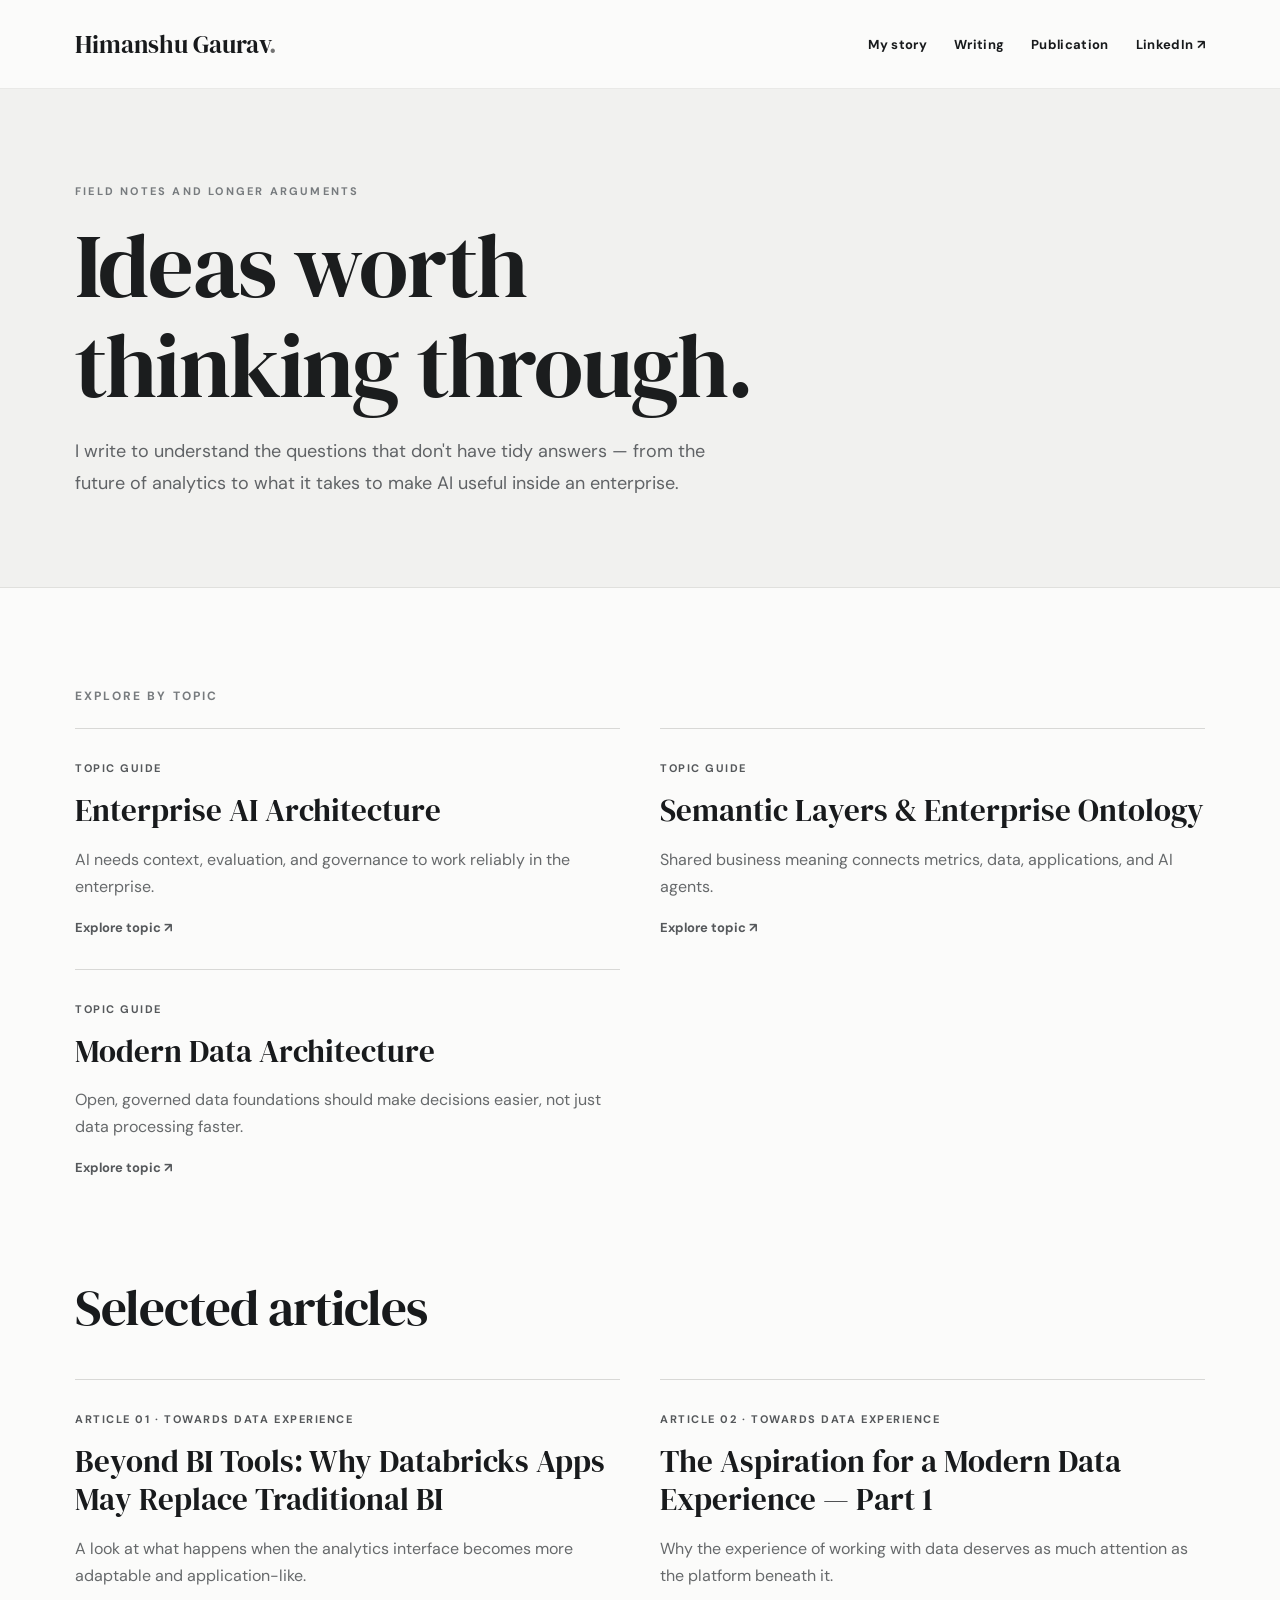
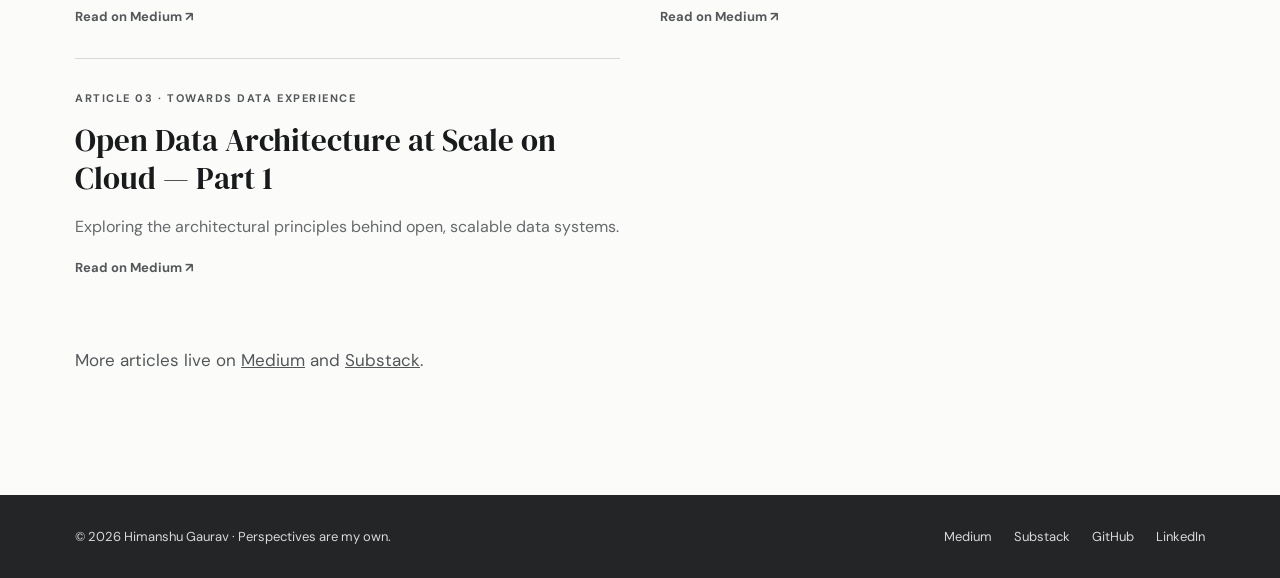
==== commit 1f57817e: "Use articles throughout the site" ====
--- a/articles/index.html
+++ b/articles/index.html
@@ -1 +1 @@
-<!doctype html><html lang="en"><head><meta charset="utf-8"><meta name="viewport" content="width=device-width,initial-scale=1"><meta name="description" content="Essays and topic guides on enterprise AI architecture, semantic intelligence, modern data platforms, and the future of data experiences."><meta name="theme-color" content="#f8f8f6"><link rel="canonical" href="https://himanshugaurav.com/articles/"><meta property="og:title" content="Enterprise AI & Data Architecture Writing | Himanshu Gaurav"><meta property="og:description" content="Essays and topic guides on enterprise AI architecture, semantic intelligence, modern data platforms, and the future of data experiences."><meta property="og:type" content="website"><link rel="stylesheet" href="/styles.css"><title>Enterprise AI & Data Architecture Writing | Himanshu Gaurav</title><meta property="og:site_name" content="Himanshu Gaurav"><meta property="og:url" content="https://himanshugaurav.com/articles/"><meta property="og:image" content="https://himanshugaurav.com/Himanshu_Pic.jpeg"><meta property="og:image:alt" content="Portrait of Himanshu Gaurav"><meta name="twitter:card" content="summary"><meta name="twitter:title" content="Enterprise AI & Data Architecture Writing | Himanshu Gaurav"><meta name="twitter:description" content="Essays and topic guides on enterprise AI architecture, semantic intelligence, modern data platforms, and the future of data experiences."><meta name="twitter:image" content="https://himanshugaurav.com/Himanshu_Pic.jpeg"><script type="application/ld+json">{"@context":"https://schema.org","@type":"CollectionPage","name":"Writing by Himanshu Gaurav","url":"https://himanshugaurav.com/articles/","author":{"@id":"https://himanshugaurav.com/#person"}}</script></head><body><header class="site-header"><nav class="container nav" aria-label="Main navigation"><a class="logo" href="/">Himanshu Gaurav<span>.</span></a><div class="menu"><a href="/">My story</a><a href="/articles/">Writing</a><a href="/publications/">Publication</a><a href="https://www.linkedin.com/in/himanshugaurav21/" target="_blank" rel="noopener noreferrer">LinkedIn ↗</a></div></nav></header><main><section class="page-header"><div class="container"><div class="eyebrow">Field notes and longer arguments</div><h1 class="page-title">Ideas worth<br>thinking through.</h1><p class="page-description">I write to understand the questions that don't have tidy answers — from the future of analytics to what it takes to make AI useful inside an enterprise.</p></div></section><section class="section"><div class="container"><div class="section-kicker">Explore by topic</div><div class="article-list"><a class="article-item" href="/topics/enterprise-ai/"><div class="meta">Topic guide</div><h3>Enterprise AI Architecture</h3><p>AI needs context, evaluation, and governance to work reliably in the enterprise.</p><span class="arrow">Explore topic ↗</span></a><a class="article-item" href="/topics/semantic-intelligence/"><div class="meta">Topic guide</div><h3>Semantic Layers & Enterprise Ontology</h3><p>Shared business meaning connects metrics, data, applications, and AI agents.</p><span class="arrow">Explore topic ↗</span></a><a class="article-item" href="/topics/modern-data-architecture/"><div class="meta">Topic guide</div><h3>Modern Data Architecture</h3><p>Open, governed data foundations should make decisions easier, not just data processing faster.</p><span class="arrow">Explore topic ↗</span></a></div><h2 style="margin-top:70px">Selected essays</h2><div class="article-list"><a class="article-item" href="https://medium.com/towards-data-experience/beyond-bi-tools-why-databricks-apps-may-replace-traditional-bi-649136ca0a68" target="_blank" rel="noopener noreferrer"><div class="meta">Essay 01 · Towards Data Experience</div><h3>Beyond BI Tools: Why Databricks Apps May Replace Traditional BI</h3><p>A look at what happens when the analytics interface becomes more adaptable and application-like.</p><span class="arrow">Read on Medium ↗</span></a><a class="article-item" href="https://medium.com/towards-data-experience/the-aspiration-for-a-modern-data-experience-part-1-3233e179cf0a" target="_blank" rel="noopener noreferrer"><div class="meta">Essay 02 · Towards Data Experience</div><h3>The Aspiration for a Modern Data Experience — Part 1</h3><p>Why the experience of working with data deserves as much attention as the platform beneath it.</p><span class="arrow">Read on Medium ↗</span></a><a class="article-item" href="https://medium.com/towards-data-experience/open-data-architecture-at-scale-on-cloud-part-1-3381b411533f" target="_blank" rel="noopener noreferrer"><div class="meta">Essay 03 · Towards Data Experience</div><h3>Open Data Architecture at Scale on Cloud — Part 1</h3><p>Exploring the architectural principles behind open, scalable data systems.</p><span class="arrow">Read on Medium ↗</span></a></div><p class="prose" style="margin-top:35px">More essays live on <a href="https://medium.com/towards-data-experience"><u>Medium</u></a> and <a href="https://towardsdataexperience.substack.com/"><u>Substack</u></a>.</p></div></section></main><footer class="footer"><div class="container footer-inner"><span>© 2026 Himanshu Gaurav · Perspectives are my own.</span><div class="footer-links"><a href="https://medium.com/towards-data-experience">Medium</a><a href="https://towardsdataexperience.substack.com/">Substack</a><a href="https://github.com/himanshugaurav21">GitHub</a><a href="https://www.linkedin.com/in/himanshugaurav21/">LinkedIn</a></div></div></footer></body></html>+<!doctype html><html lang="en"><head><meta charset="utf-8"><meta name="viewport" content="width=device-width,initial-scale=1"><meta name="description" content="Articles and topic guides on enterprise AI architecture, semantic intelligence, modern data platforms, and the future of data experiences."><meta name="theme-color" content="#f8f8f6"><link rel="canonical" href="https://himanshugaurav.com/articles/"><meta property="og:title" content="Enterprise AI & Data Architecture Writing | Himanshu Gaurav"><meta property="og:description" content="Articles and topic guides on enterprise AI architecture, semantic intelligence, modern data platforms, and the future of data experiences."><meta property="og:type" content="website"><link rel="stylesheet" href="/styles.css"><title>Enterprise AI & Data Architecture Writing | Himanshu Gaurav</title><meta property="og:site_name" content="Himanshu Gaurav"><meta property="og:url" content="https://himanshugaurav.com/articles/"><meta property="og:image" content="https://himanshugaurav.com/Himanshu_Pic.jpeg"><meta property="og:image:alt" content="Portrait of Himanshu Gaurav"><meta name="twitter:card" content="summary"><meta name="twitter:title" content="Enterprise AI & Data Architecture Writing | Himanshu Gaurav"><meta name="twitter:description" content="Articles and topic guides on enterprise AI architecture, semantic intelligence, modern data platforms, and the future of data experiences."><meta name="twitter:image" content="https://himanshugaurav.com/Himanshu_Pic.jpeg"><script type="application/ld+json">{"@context":"https://schema.org","@type":"CollectionPage","name":"Writing by Himanshu Gaurav","url":"https://himanshugaurav.com/articles/","author":{"@id":"https://himanshugaurav.com/#person"}}</script></head><body><header class="site-header"><nav class="container nav" aria-label="Main navigation"><a class="logo" href="/">Himanshu Gaurav<span>.</span></a><div class="menu"><a href="/">My story</a><a href="/articles/">Writing</a><a href="/publications/">Publication</a><a href="https://www.linkedin.com/in/himanshugaurav21/" target="_blank" rel="noopener noreferrer">LinkedIn ↗</a></div></nav></header><main><section class="page-header"><div class="container"><div class="eyebrow">Field notes and longer arguments</div><h1 class="page-title">Ideas worth<br>thinking through.</h1><p class="page-description">I write to understand the questions that don't have tidy answers — from the future of analytics to what it takes to make AI useful inside an enterprise.</p></div></section><section class="section"><div class="container"><div class="section-kicker">Explore by topic</div><div class="article-list"><a class="article-item" href="/topics/enterprise-ai/"><div class="meta">Topic guide</div><h3>Enterprise AI Architecture</h3><p>AI needs context, evaluation, and governance to work reliably in the enterprise.</p><span class="arrow">Explore topic ↗</span></a><a class="article-item" href="/topics/semantic-intelligence/"><div class="meta">Topic guide</div><h3>Semantic Layers & Enterprise Ontology</h3><p>Shared business meaning connects metrics, data, applications, and AI agents.</p><span class="arrow">Explore topic ↗</span></a><a class="article-item" href="/topics/modern-data-architecture/"><div class="meta">Topic guide</div><h3>Modern Data Architecture</h3><p>Open, governed data foundations should make decisions easier, not just data processing faster.</p><span class="arrow">Explore topic ↗</span></a></div><h2 style="margin-top:70px">Selected articles</h2><div class="article-list"><a class="article-item" href="https://medium.com/towards-data-experience/beyond-bi-tools-why-databricks-apps-may-replace-traditional-bi-649136ca0a68" target="_blank" rel="noopener noreferrer"><div class="meta">Article 01 · Towards Data Experience</div><h3>Beyond BI Tools: Why Databricks Apps May Replace Traditional BI</h3><p>A look at what happens when the analytics interface becomes more adaptable and application-like.</p><span class="arrow">Read on Medium ↗</span></a><a class="article-item" href="https://medium.com/towards-data-experience/the-aspiration-for-a-modern-data-experience-part-1-3233e179cf0a" target="_blank" rel="noopener noreferrer"><div class="meta">Article 02 · Towards Data Experience</div><h3>The Aspiration for a Modern Data Experience — Part 1</h3><p>Why the experience of working with data deserves as much attention as the platform beneath it.</p><span class="arrow">Read on Medium ↗</span></a><a class="article-item" href="https://medium.com/towards-data-experience/open-data-architecture-at-scale-on-cloud-part-1-3381b411533f" target="_blank" rel="noopener noreferrer"><div class="meta">Article 03 · Towards Data Experience</div><h3>Open Data Architecture at Scale on Cloud — Part 1</h3><p>Exploring the architectural principles behind open, scalable data systems.</p><span class="arrow">Read on Medium ↗</span></a></div><p class="prose" style="margin-top:35px">More articles live on <a href="https://medium.com/towards-data-experience"><u>Medium</u></a> and <a href="https://towardsdataexperience.substack.com/"><u>Substack</u></a>.</p></div></section></main><footer class="footer"><div class="container footer-inner"><span>© 2026 Himanshu Gaurav · Perspectives are my own.</span><div class="footer-links"><a href="https://medium.com/towards-data-experience">Medium</a><a href="https://towardsdataexperience.substack.com/">Substack</a><a href="https://github.com/himanshugaurav21">GitHub</a><a href="https://www.linkedin.com/in/himanshugaurav21/">LinkedIn</a></div></div></footer></body></html>
--- a/styles.css
+++ b/styles.css
@@ -44,3 +44,9 @@
 .article-item p,.topic p{color:#66696b}
 .topic{border-color:#8c8e8d}
 @media(max-width:850px){.intro-inner{min-height:auto}}
+
+/* Search-friendly topic navigation without altering the editorial layout */
+.hero-identity{font-size:12px;font-weight:700;letter-spacing:.09em;color:#55585a;margin:14px 0 -10px}
+.topic-index{background:#fff}.topic-index .topic-row{margin-top:35px}.topic-index .topic{display:block;color:inherit;text-decoration:none}.topic-index .topic:hover h3,.topic:hover h3{color:#55595c;text-decoration:underline;text-underline-offset:4px}
+.prose h3{font-family:'DM Serif Display',Georgia,serif;font-size:27px;font-weight:400;line-height:1.3;color:#252729;margin:28px 0 10px}.prose h3:first-child{margin-top:0}
+.article-list + h2{font-family:'DM Serif Display',Georgia,serif;font-size:clamp(35px,4vw,53px);font-weight:400}
